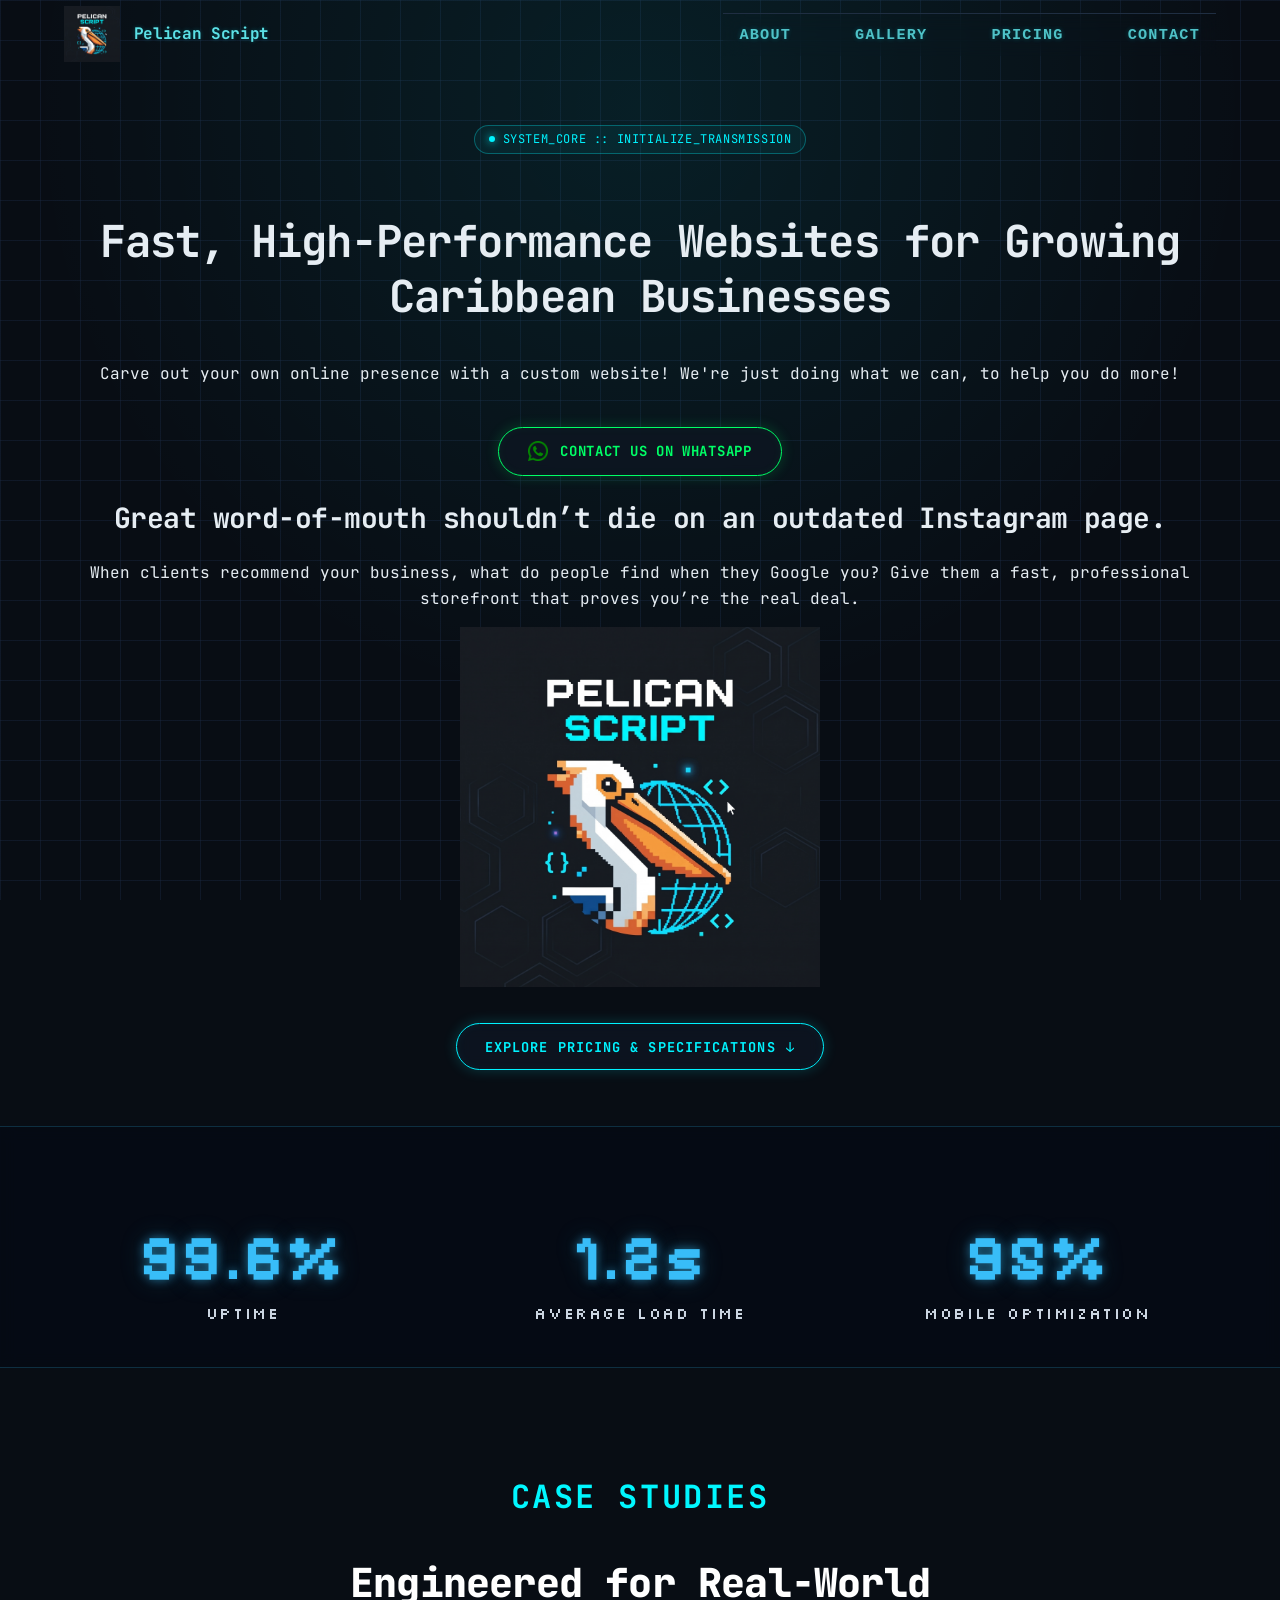
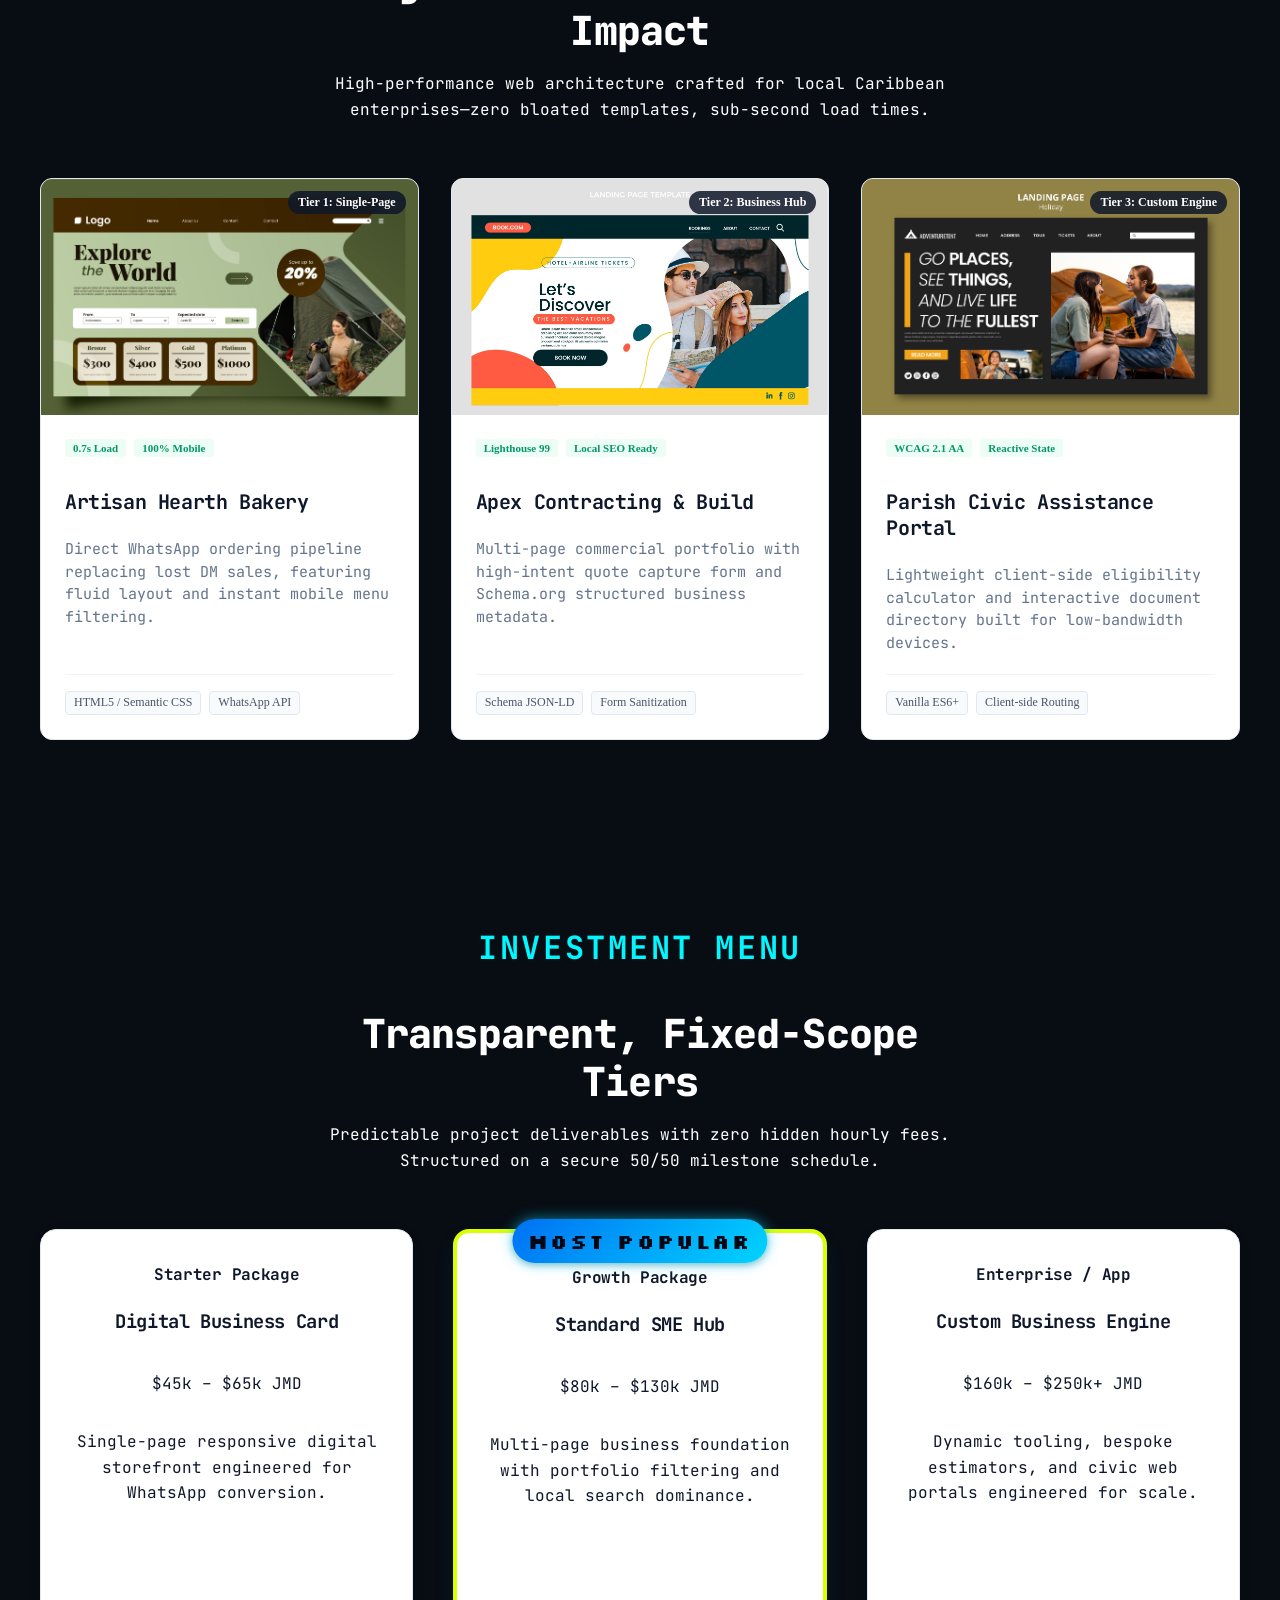
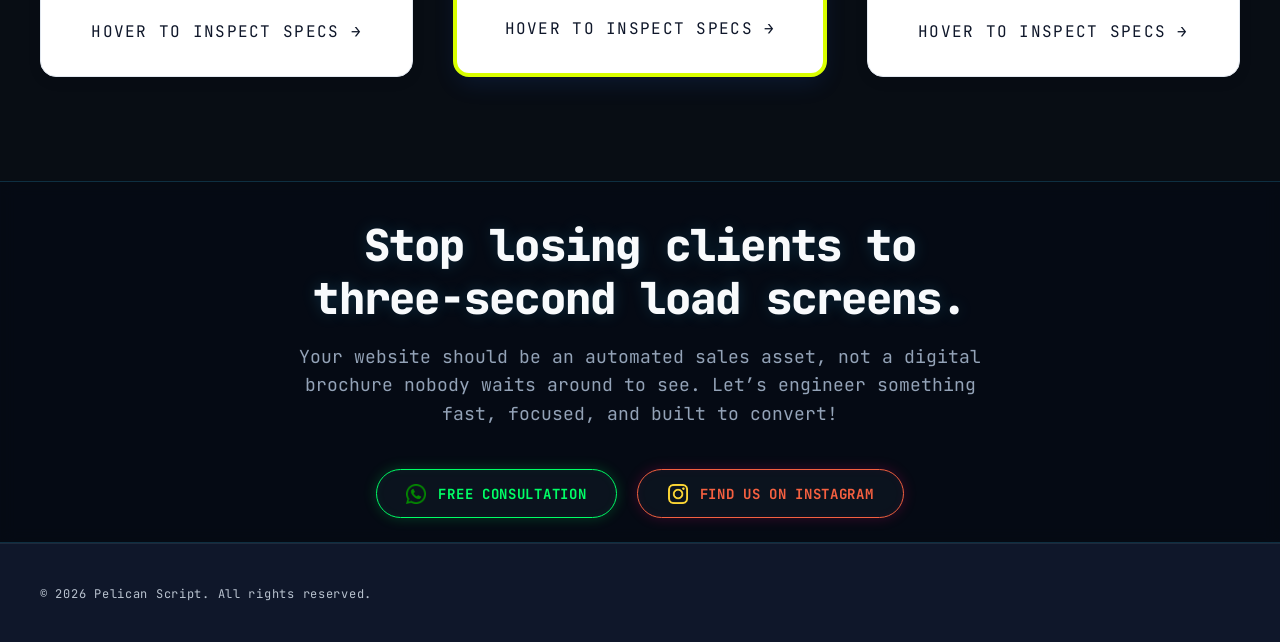
==== index.html @ 7febc174 "fix: resolve mobile edge cropping with responsive padding and overflow wrap" ====
<!DOCTYPE html>
<html lang="en">
    <head>
        <meta charset="UTF-8">
        <meta name="viewport" content="width=device-width, initial-scale=1.0">
        <title>Pelican Script | Fast, High-Performance Websites for Growing Caribbean Businesses</title>
        <meta name="description" content="Pelican Script is a web development company that specializes in creating fast, high-performance, mobile-first web storefronts and digital tools engineered for Caribbean SMEs. We offer a range of services including website design, development, and optimization to help your business succeed online.">
        
        <!--Brand icon-->
        <link rel="icon" type="image/png" href="icons/internet.png">

        <!-- Google Fonts Preconnect -->
        <link rel="preconnect" href="https://fonts.googleapis.com">
        <link rel="preconnect" href="https://fonts.gstatic.com" crossorigin>

        <!-- Google Fonts API v2 -->
        <link href="https://fonts.googleapis.com/css2?family=Press+Start+2P&family=Silkscreen:wght@400;700&display=swap" rel="stylesheet">
        <link href="https://fonts.googleapis.com/css2?family=JetBrains+Mono:wght@400;500;700&display=swap" rel="stylesheet">
        <link rel="preconnect" href="https://fonts.googleapis.com">
        <link rel="preconnect" href="https://fonts.gstatic.com" crossorigin>
        <link href="https://fonts.googleapis.com/css2?family=Pixelify+Sans:wght@500;700&family=Press+Start+2P&family=Silkscreen:wght@400;700&display=swap" rel="stylesheet">
        
        <!--Styling Architecture-->
        <link rel="stylesheet" href="css/main.css">
        <link rel="stylesheet" href="css/styles.css">
        <link rel="stylesheet" href="css/token.css">

        <style>
            /* Global Viewport Overflow Guard */
            html, body {
                max-width: 100%;
                overflow-x: clip;
            }

            /* Spacing adjustments for the hero area */
            .hero-section {
                padding-top: 2rem !important;
                padding-left: 1.25rem !important;
                padding-right: 1.25rem !important;
                box-sizing: border-box !important;
                width: 100% !important;
            }

            .hero-header {
                width: 100%;
                text-align: center;
                margin: 1.5rem auto 2.5rem auto;
                padding: 0;
                display: block;
            }

            .hero-badge {
                display: inline-flex !important;
                align-items: center;
                justify-content: center;
                gap: 0.5rem;
                padding: 0.35rem 0.85rem;
                border-radius: 9999px;
                border: 1px solid rgba(0, 243, 255, 0.3);
                background: rgba(0, 243, 255, 0.05);
                color: #00f3ff;
                font-family: 'JetBrains Mono', monospace;
                font-size: 0.75rem;
                margin: 0 auto 1.5rem auto;
                float: none !important;
                position: static !important;
                letter-spacing: 0.05em;
            }

            /* Ensure container has side breathing room & doesn't overflow */
            .hero-container {
                width: 100% !important;
                max-width: 1140px;
                margin-left: auto !important;
                margin-right: auto !important;
                padding-left: 0.5rem !important;
                padding-right: 0.5rem !important;
                box-sizing: border-box !important;
            }

            /* Fluid responsive typography to prevent side cropping */
            .hero-title {
                font-size: clamp(1.75rem, 5vw, 2.75rem) !important;
                line-height: 1.25 !important;
                overflow-wrap: break-word !important;
                word-break: break-word !important;
            }

            .hero-section h2 {
                font-size: clamp(1.15rem, 3.5vw, 1.75rem) !important;
                line-height: 1.35 !important;
                overflow-wrap: break-word !important;
                word-break: break-word !important;
            }

            .hero-subtitle,
            .hero-section p {
                font-size: clamp(0.85rem, 2.5vw, 1rem) !important;
                line-height: 1.6 !important;
                overflow-wrap: break-word !important;
                word-break: break-word !important;
            }

            /* Remove upper padding at the CTA section */
            #contact-cta.cta-section {
                padding-top: 0 !important;
                margin-top: 1.5rem;
            }

            @media (max-width: 640px) {
                .hero-section {
                    padding-top: 1rem !important;
                    padding-left: 1rem !important;
                    padding-right: 1rem !important;
                }
                .hero-container {
                    padding-left: 0 !important;
                    padding-right: 0 !important;
                }
                .hero-header {
                    margin-top: 0.75rem;
                    margin-bottom: 1.75rem;
                }
                .hero-badge {
                    font-size: 0.65rem;
                    padding: 0.25rem 0.65rem;
                    margin-bottom: 1rem;
                }
                #contact-cta.cta-section {
                    padding-top: 0 !important;
                    margin-top: 0.75rem;
                }
            }
        </style>
    </head>
    <body>

<site-header></site-header>

<!--Main Content-->
<main id="main-content">
    <section class="hero-section" id="about" aria-labelledby="hero-title">
        <div class="hero-container">

            <!-- Hero Section Mini-Header HUD Badge -->
            <header class="hero-header">
                <div style="text-align: center; width: 100%;">
                    <div class="hero-badge">
                        <span style="display: inline-block; width: 6px; height: 6px; background-color: #00f3ff; border-radius: 50%; box-shadow: 0 0 8px #00f3ff;"></span>
                        <span>SYSTEM_CORE :: INITIALIZE_TRANSMISSION</span>
                    </div>
                </div>
                <h1 class="hero-title" id="hero-title">Fast, High-Performance Websites for Growing Caribbean Businesses</h1>
                <p class="hero-subtitle">Carve out your own online presence with a custom website! We're just doing what we can, to help you do more!</p>
            </header>

            <!--First CTA-->
            <div class="hero-actions">
                <a href="https://wa.me/18764883919?text=Hi%20Pelican%20Script,%20I'm%20interested%20in%20a%20website%20for%20my%20business"
                    class="btn-whatsapp"
                    target="_blank"
                    rel="noopener noreferrer"
                    aria-label="Contact Pelican Script on WhatsApp">
                    <img src="icons/wa-white.png"
                        alt=""
                        aria-hidden="true"
                        class="whatsapp-icon"
                        width="24"
                        height="24">
                    <span class="btn-text">Contact Us on WhatsApp</span>
                </a>
            </div>
            <h2>Great word-of-mouth shouldn’t die on an outdated Instagram page.</h2>
            <p>When clients recommend your business, what do people find when they Google you? Give them a fast, professional storefront that proves you’re the real deal.</p>
            <figure class="hero-showcase">
                <img src="img/logo.png"
                    alt="Sample website"
                    class="hero-img"
                    width="360"
                    height="360"
                    loading="eager"
                    fetchpriority="high">
                <br>
            </figure>
            <div class="showcase-action-wrapper">
                <a href="#pricing" class="btn-cyan-pulse">
                    <span class="pulse-text">Explore Pricing &amp; Specifications</span>
                    <span class="pulse-arrow" aria-hidden="true">↓</span>
                </a>
            </div>
        </div>
    </section>

    <!--Social Proof-->
    <section class="metrics-section" id="metrics" aria-label="Key Performance Metrics">
        <div class="stats-container">
            <ul class="stats-list">
                <li class="stat-item">
                    <span class="stat-value" data-target="99.9">99.9%</span>
                    <span class="stat-label">Uptime</span>
                </li>
                <li class="stat-item">
                    <span class="stat-value" data-target="1.2">1.2s</span>
                    <span class="stat-label">Average Load Time</span>
                </li>
                <li class="stat-item">
                    <span class="stat-value" data-target="95">95%</span>
                    <span class="stat-label">Mobile Optimization</span>
                </li>
            </ul>
        </div>
    </section>

    <!-- ==============================================
     PORTFOLIO SHOWCASE SECTION
     ============================================== -->
    <section id="gallery" class="gallery-section" aria-labelledby="gallery-heading">
        <div class="container">
            <header class="section-header">
                <h2 class="section-tag">Case Studies</h2>
                <h2 id="gallery-heading" class="section-title">Engineered for Real-World Impact</h2>
                <p class="section-subtitle">High-performance web architecture crafted for local Caribbean enterprises—zero bloated templates, sub-second load times.</p>
            </header>
            <div class="gallery-grid">
            <!-- Showcase Item 1: Tier 1 -->
                <article class="gallery-card">
                    <div class="gallery-media-wrapper">
                        <img 
                            src="img/img1.jpg" 
                            alt="Mobile storefront interface for an artisan bakery" 
                            class="gallery-img"
                            loading="lazy"
                            width="600"
                            height="375">
                        <span class="gallery-badge">Tier 1: Single-Page</span>
                    </div>
                    <div class="gallery-body">
                        <div class="gallery-meta">
                            <span class="metric-pill">0.7s Load</span>
                            <span class="metric-pill">100% Mobile</span>
                        </div>
                        <h3 class="gallery-card-title">Artisan Hearth Bakery</h3>
                        <p class="gallery-desc">Direct WhatsApp ordering pipeline replacing lost DM sales, featuring fluid layout and instant mobile menu filtering.</p>
                        <div class="gallery-footer">
                            <span class="tech-tag">HTML5 / Semantic CSS</span>
                            <span class="tech-tag">WhatsApp API</span>
                        </div>
                    </div>
                </article>

                <!-- Showcase Item 2: Tier 2 -->
                <article class="gallery-card">
                    <div class="gallery-media-wrapper">
                        <img 
                            src="img/img2.jpg" 
                            alt="Multi-page contractor and commercial building portfolio" 
                            class="gallery-img"
                            loading="lazy"
                            width="600"
                            height="375">
                        <span class="gallery-badge">Tier 2: Business Hub</span>
                    </div>
                    <div class="gallery-body">
                        <div class="gallery-meta">
                            <span class="metric-pill">Lighthouse 99</span>
                            <span class="metric-pill">Local SEO Ready</span>
                        </div>
                        <h3 class="gallery-card-title">Apex Contracting & Build</h3>
                        <p class="gallery-desc">Multi-page commercial portfolio with high-intent quote capture form and Schema.org structured business metadata.</p>
                        <div class="gallery-footer">
                            <span class="tech-tag">Schema JSON-LD</span>
                            <span class="tech-tag">Form Sanitization</span>
                        </div>
                    </div>
                </article>

                <!-- Showcase Item 3: Tier 3 -->
                <article class="gallery-card">
                    <div class="gallery-media-wrapper">
                        <img 
                            src="img/img3.jpg" 
                            alt="Interactive civic program assistance directory" 
                            class="gallery-img"
                            loading="lazy"
                            width="600"
                            height="375">
                        <span class="gallery-badge">Tier 3: Custom Engine</span>
                    </div>
                    <div class="gallery-body">
                        <div class="gallery-meta">
                            <span class="metric-pill">WCAG 2.1 AA</span>
                            <span class="metric-pill">Reactive State</span>
                        </div>
                        <h3 class="gallery-card-title">Parish Civic Assistance Portal</h3>
                        <p class="gallery-desc">Lightweight client-side eligibility calculator and interactive document directory built for low-bandwidth devices.</p>
                        <div class="gallery-footer">
                            <span class="tech-tag">Vanilla ES6+</span>
                            <span class="tech-tag">Client-side Routing</span>
                        </div>
                    </div>
                </article>
            </div>
        </div>
    </section>

    <!-- ==============================================
     PRICING MATRIX SECTION
     ============================================== -->
    <section id="pricing" class="pricing-section" aria-labelledby="pricing-heading">
        <div class="container">
            <header class="section-header">
                <h2 class="section-tag">Investment Menu</h2>
                <h2 id="pricing-heading" class="section-title">Transparent, Fixed-Scope Tiers</h2>
                <p class="section-subtitle">Predictable project deliverables with zero hidden hourly fees. Structured on a secure 50/50 milestone schedule.</p>
            </header>

        <div class="pricing-matrix">
            <!-- Tier 1 Card -->
            <div class="flip-card">
                <div class="flip-card-inner">
                    <!-- Card Front -->
                    <div class="flip-card-front">
                        <span class="tier-label">Starter Package</span>
                        <h3 class="tier-name">Digital Business Card</h3>
                        <p class="tier-cost">$45k – $65k <span class="currency">JMD</span></p>
                        <p class="tier-summary">Single-page responsive digital storefront engineered for WhatsApp conversion.</p>
                        <div class="flip-hint">Hover to inspect specs &rarr;</div>
                    </div>
                    <!-- Card Back -->
                    <div class="flip-card-back">
                        <h4 class="back-title">Scope Highlights</h4>
                        <ul class="spec-list">
                            <li>1 Page Mobile-First Layout</li>
                            <li>Direct WhatsApp Click-to-Chat</li>
                            <li>Custom Domain & DNS Setup</li>
                            <li>3 to 5 Business Day Delivery</li>
                        </ul>
                        <a href="pricing.html#tier-landing" class="btn btn-primary btn-block">Inspect Package Breakdown</a>
                    </div>
                </div>
            </div>

            <!-- Tier 2 Card (Featured) -->
            <div class="flip-card featured">
                <div class="flip-card-inner">
                    <!-- Card Front -->
                    <div class="flip-card-front">
                        <div class="recommended-badge"><strong>Most Popular</strong></div>
                        <span class="tier-label">Growth Package</span>
                        <h3 class="tier-name">Standard SME Hub</h3>
                        <p class="tier-cost">$80k – $130k <span class="currency">JMD</span></p>
                        <p class="tier-summary">Multi-page business foundation with portfolio filtering and local search dominance.</p>
                        <div class="flip-hint">Hover to inspect specs &rarr;</div>
                    </div>
                <!-- Card Back -->
                <div class="flip-card-back">
                    <h4 class="back-title">Scope Highlights</h4>
                    <ul class="spec-list">
                        <li>3 to 5 Semantic Custom Pages</li>
                        <li>Interactive Portfolio Gallery</li>
                        <li>Local SEO & Schema.org JSON-LD</li>
                        <li>Lighthouse Performance Score &ge; 95</li>
                    </ul>
                    <a href="pricing.html#tier-multiview" class="btn btn-primary btn-block">Inspect Package Breakdown</a>
                </div>
                </div>
            </div>

            <!-- Tier 3 Card -->
            <div class="flip-card">
                <div class="flip-card-inner">
                <!-- Card Front -->
                    <div class="flip-card-front">
                        <span class="tier-label">Enterprise / App</span>
                        <h3 class="tier-name">Custom Business Engine</h3>
                        <p class="tier-cost">$160k – $250k+ <span class="currency">JMD</span></p>
                        <p class="tier-summary">Dynamic tooling, bespoke estimators, and civic web portals engineered for scale.</p>
                        <div class="flip-hint">Hover to inspect specs &rarr;</div>
                    </div>
                <!-- Card Back -->
                    <div class="flip-card-back">
                        <h4 class="back-title">Scope Highlights</h4>
                        <ul class="spec-list">
                            <li>Custom Estimators & Calculators</li>
                            <li>Third-Party API & Headless CMS</li>
                            <li>WCAG 2.1 AA Accessibility</li>
                            <li>Dedicated Architecture Document</li>
                        </ul>
                        <a href="pricing.html#tier-fullstack" class="btn btn-primary btn-block">Inspect Package Breakdown</a>
                    </div>
                </div>
            </div>
        </div>
        </div>
    </section>

    <!-- ==============================================
     CLOSING CONVERSION / VALUE HOOK SECTION
     ============================================== -->
    <section id="contact-cta" class="cta-section" aria-labelledby="cta-heading">
        <div class="container cta-container">
            <div class="cta-content">
                <h2 id="cta-heading" class="cta-title">Stop losing clients to three-second load screens.</h2>
                <p class="cta-lead">Your website should be an automated sales asset, not a digital brochure nobody waits around to see. Let’s engineer something fast, focused, and built to convert!</p>
                <div class="cta-action-row">
                    <!-- Direct WhatsApp Pre-Filled Lead Link -->
                    <a href="https://wa.me/18764883919?text=Hi%20Pelican%20Script,%20I'm%20interested%20in%20a%20website%20for%20my%20business"
                        class="btn-whatsapp"
                        target="_blank"
                        rel="noopener noreferrer"
                        aria-label="Contact Pelican Script on WhatsApp">
                        <img src="icons/wa-white.png"
                            alt=""
                            aria-hidden="true"
                            class="whatsapp-icon"
                            width="24"
                            height="24">
                        <span class="btn-text">Free Consultation</span>
                    </a>

                    <!-- Social Proof / Instagram Anchor -->
                    <a href="https://instagram.com/thepelicanscript"
                        class="btn-instagram"
                        target="_blank"
                        rel="noopener noreferrer"
                        aria-label="Find us on Instagram!">
                        <img src="icons/ig-white.png"
                            alt=""
                            aria-hidden="true"
                            class="instagram-icon"
                            width="24"
                            height="24">
                        <span class="btn-text">Find us on Instagram</span>
                    </a>
                </div>
            </div>
        </div>
    </section>
</main>

<site-footer></site-footer>

<script src="scripts/components.js" defer></script>
<script src="scripts/metrics.js" defer></script>
<script src="scripts/main.js" defer></script>
</body>
</html>
---- css/main.css ----
/* ==============================================
   NEON HUD SOCIAL & CONTACT ACTION BUTTONS
   ============================================== */

/* Base container for both buttons */
.btn-whatsapp,
.btn-instagram {
  display: inline-flex;
  align-items: center;
  justify-content: center;
  gap: 0.75rem;
  padding: 0.85rem 1.85rem;
  border-radius: 9999px;
  text-decoration: none;
  font-family: 'JetBrains Mono', ui-monospace, monospace;
  font-size: 0.875rem;
  font-weight: 700;
  letter-spacing: 0.05em;
  text-transform: uppercase;
  backdrop-filter: blur(10px);
  -webkit-backdrop-filter: blur(10px);
  background: rgba(14, 22, 34, 0.85); /* Deep dark surface */
  transition: all 0.25s cubic-bezier(0.4, 0, 0.2, 1);
  box-sizing: border-box;
}

/* Icons maintain clean proportion and crisp edge */
.whatsapp-icon,
.instagram-icon {
  width: 1.25rem;
  height: 1.25rem;
  object-fit: contain;
  transition: transform 0.25s ease, filter 0.25s ease;
}

/* --- WhatsApp: Terminal Neon Emerald --- */
.btn-whatsapp {
  border: 1.5px solid #00ff66;
  color: #00ff66 !important;
  box-shadow: 0 0 14px rgba(0, 255, 102, 0.2), inset 0 0 10px rgba(0, 255, 102, 0.05);
}

/* Recolor pure white icon to neon emerald (#00ff66) */
.btn-whatsapp .whatsapp-icon {
  filter: invert(72%) sepia(85%) saturate(1200%) hue-rotate(85deg) brightness(108%) contrast(105%);
}

.btn-whatsapp:hover {
  background: #00ff66;
  color: #080d14 !important; /* Inverts text to deep dark for punchy contrast */
  box-shadow: 
    0 0 20px rgba(0, 255, 102, 0.7),
    0 0 35px rgba(0, 255, 102, 0.35);
  transform: translateY(-2px);
}

.btn-whatsapp:hover .whatsapp-icon {
  filter: brightness(0); /* Flips icon to dark background tone on hover */
  transform: scale(1.1);
}

/* --- Instagram: Cyber Neon Magenta / Fuchsia --- */
.btn-instagram {
  border: 1.5px solid #F56040;
  color: #F56040 !important;
  box-shadow: 0 0 14px rgba(255, 0, 127, 0.2), inset 0 0 10px rgba(255, 0, 127, 0.05);
}

/* Recolor pure white icon to cyber neon magenta (#ff007f) */
.btn-instagram .instagram-icon {
  filter: invert(19%) sepia(94%) saturate(6284%) hue-rotate(324deg) brightness(101%) contrast(106%);
}

.btn-instagram:hover {
  background: #F56040;
  color: #ffffff !important;
  box-shadow: 
    0 0 20px rgba(245, 96, 64, 1),
    0 0 35px rgba(245, 96, 64, 0.35);
  transform: translateY(-2px);
}

.btn-instagram:hover .instagram-icon {
  filter: brightness(0) invert(1); /* Flips icon back to crisp white on solid magenta fill */
  transform: scale(1.1);
}

/* Mobile responsive full-width stretch */
@media (max-width: 480px) {
  .btn-whatsapp,
  .btn-instagram {
    width: 100%;
  }
}

/*Stats Styling*/
.metrics-section {
  padding: 2.5rem 1rem;
  background-color: #f8fafc
}

/*.stats-container {
  max-width: 600px;
  margin: 0 auto;
}

.stats-list {
  list-style: none;
  padding: 0;
  margin: 0;
  display: flex;
  flex-direction: column;
  gap: 1.25rem;
}

.stat-item {
  background-color: #ffffff;
  border: 1px solid #e2e8f0;
  border-radius: 12px;
  padding: 1.5rem;
  text-align: center;
  box-shadow: 0 2px 4px rgba(0, 0, 0, 0.04);
}

.stat-value {
  display: block;
  font-size: 2.25rem;
  font-weight: 700;
  color: #0e7490;
  line-height: 1.2;
  margin-bottom: 0.35rem;
  font-variant-numeric: tabular-nums;
}

.stat-label {
  display: block;
  font-size: 0.95rem;
  color: #475569;
  font-weight: 500;
}*/

/* ==============================================
   METRICS SECTION (TRANSLUCENT CYBER PLATE)
   ============================================== */
.metrics-section {
  width: 100%;
  background-color: rgba(5, 11, 20, 0.7); /* Translucent obsidian plate */
  backdrop-filter: blur(8px);             /* Lets background circuits softly blur */
  border-top: 1px solid rgba(56, 189, 248, 0.2);
  border-bottom: 1px solid rgba(56, 189, 248, 0.2);
  padding: 3rem 1.5rem;
  box-sizing: border-box;
}

.stats-container {
  max-width: 72rem;
  margin-inline: auto;
}

/* Reset <ul> defaults & distribute items across */
.stats-list {
  list-style: none;
  margin: 0;
  padding: 0;
  display: flex;
  flex-direction: row;
  justify-content: space-around;
  align-items: center;
  flex-wrap: wrap;
  gap: 2.5rem;
}

/* Individual Stat Column */
.stat-item {
  display: flex;
  flex-direction: column;
  align-items: center;
  text-align: center;
  gap: 0.5rem;
}

/* Pixelify Sans Numeric Value with Cyan Glow */
.stat-value {
  font-family: 'Pixelify Sans', sans-serif;
  font-size: clamp(2.5rem, 5vw, 4rem);
  font-weight: 700;
  color: #38bdf8; /* Electric cyan */
  line-height: 1;
  letter-spacing: 0.05em;
  text-shadow: 
    0 0 10px rgba(56, 189, 248, 0.5),
    0 0 24px rgba(56, 189, 248, 0.25);
}

/* Subtitle Label */
.stat-label {
  font-family: 'Silkscreen', monospace;
  font-size: 1rem;            /* Bumped up from 0.85rem */
  color: #cbd5e1;            /* Slightly brighter off-white for sharper contrast */
  letter-spacing: 0.1em;      /* Gives pixel/mono fonts clean breathing room */
  text-transform: uppercase;
  margin-top: 0.25rem;
}

/*Tablet/Desktop expanmsion*/
@media (min-width: 640px) {
  .stats-list {
    flex-direction: row;
    justify-content: space-between;
  }

  .stat-item {
    flex: 1;
    padding: 1.25rem 1rem;
  }
}
---- css/styles.css ----
/* ==============================================
   HIGH-VISIBILITY 45° PCB TRACE PATTERN
   ============================================== */
body {
  background-color: #080d14;
  background-image: 
    radial-gradient(circle at 50% 12%, rgba(0, 243, 255, 0.08) 0%, transparent 60%),
    linear-gradient(to right, rgba(30, 48, 77, 0.35) 1px, transparent 1px),
    linear-gradient(to bottom, rgba(30, 48, 77, 0.35) 1px, transparent 1px);
  background-size: 100% 100%, 40px 40px, 40px 40px;
  background-repeat: no-repeat, repeat, repeat;
  background-attachment: fixed;
  color: #e6edf3;
  margin: 0;
  padding: 0;
}
/* Unified Cyber-Terminal Typography */
h1, h2, h3, .brand-name, .section-tag, .tier-label {
  font-family: 'JetBrains Mono', ui-monospace, SFMono-Regular, Menlo, Monaco, Consolas, monospace;
  letter-spacing: -0.02em;
  font-weight: 700;
  -webkit-font-smoothing: antialiased;
  -moz-osx-font-smoothing: grayscale;
}

html {
  scroll-behavior: smooth;
}

/* Give section tags that clean terminal HUD look */
.section-tag {
  font-size: 0.85rem;
  letter-spacing: 0.1em;
  text-transform: uppercase;
  color: #00f3ff;
  font-weight: 600;
}

p {
  font-family: 'JetBrains Mono', monospace;
  font-size: 1rem;
  line-height: 1.6;
}
/* ==============================================
   HEADER & NAVIGATION
   ============================================== */
/*.site-header {
  position: sticky;
  top: 0;
  z-index: 1000;
  background-color: var(--clr-surface, #ffffff);
  border-bottom: 1px solid var(--clr-border, #e2e8f0);
}*/

/* --- Global Site Header Bar --- */
/* --- Brand Title (Pelican Script) --- */
site-header a,
site-header .brand-title,
site-header span {
  color: #5ce1e6 !important; /* Faint neon cyan baseline */
  text-shadow: 0 0 4px rgba(0, 243, 255, 0.25);
  transition: all 0.25s ease-in-out;
}

site-header a:hover,
site-header .brand-title:hover {
  color: #00f3ff !important; /* Vivid neon cyan */
  text-shadow: 0 0 10px rgba(0, 243, 255, 0.75), 0 0 20px rgba(0, 243, 255, 0.4);
}

/* --- Header Navigation Links --- */
site-header nav a {
  color: #5ce1e6 !important; /* Readable faint neon cyan */
  text-decoration: none;
  font-family: ui-monospace, SFMono-Regular, Menlo, Monaco, Consolas, monospace;
  font-size: 0.9rem;
  letter-spacing: 0.08em;
  padding: 0.5rem 0.85rem;
  display: inline-block;
  opacity: 0.85; /* Soft faint appearance */
  text-shadow: 0 0 5px rgba(0, 243, 255, 0.3);
  transition: all 0.25s ease-in-out;
}

/* Hover: Bright Neon Glow */
site-header nav a:hover,
site-header nav a.active {
  opacity: 1;
  color: #ffffff !important; /* Shifts to brilliant white-cyan core */
  text-shadow: 
    0 0 8px #00f3ff,
    0 0 16px #00f3ff,
    0 0 24px rgba(0, 243, 255, 0.6);
  transform: translateY(-1px);
}
/* --- Adjust container padding so a taller logo fits comfortably --- */
.header-container {
  display: flex;
  align-items: center;
  justify-content: space-between;
  padding: 0.4rem 1.5rem; /* Reduced top/bottom padding to give the logo room */
  max-width: 72rem;
  margin-inline: auto;
  position: relative;
}

/* --- Scale up the logo --- */
.brand-logo {
  width: auto;             /* Lets the width calculate naturally */
  height: 3.5rem;          /* Scales from 36px up to 56px */
  max-height: 60px;
  object-fit: contain;
  display: block;
}

/* --- Keep the brand text vertically centered with the larger icon --- */
.brand-link {
  display: flex;
  align-items: center;
  gap: 0.85rem;
  text-decoration: none;
  line-height: 1;          /* Prevents unwanted text descent spacing */
}

/* --- Mobile Hamburger Button --- */
.nav-toggle {
  display: flex;
  flex-direction: column;
  justify-content: space-around;
  width: 2rem;
  height: 2rem;
  background: transparent;
  border: none;
  cursor: pointer;
  padding: 0.25rem;
  z-index: 1001;
}

.hamburger-bar {
  width: 100%;
  height: 2px;
  background-color: var(--clr-heading, #0f172a);
  border-radius: 2px;
  transition: transform 0.25s ease, opacity 0.25s ease;
}

/* ==============================================
   MOBILE NAVIGATION & HAMBURGER (CYBER HUD THEME)
   ============================================== */

/* --- Mobile Hamburger Button --- */
.nav-toggle {
  display: flex;
  flex-direction: column;
  justify-content: space-around;
  width: 2.25rem;
  height: 2.25rem;
  background: transparent;
  border: none;
  cursor: pointer;
  padding: 0.25rem;
  z-index: 1001;
}

/* Neon Cyan Hamburger Lines */
.hamburger-bar {
  width: 100%;
  height: 2px;
  background-color: #00f3ff;
  border-radius: 2px;
  box-shadow: 0 0 8px rgba(0, 243, 255, 0.7);
  transition: transform 0.25s ease, opacity 0.25s ease, background-color 0.25s ease;
}

/* --- Mobile Navigation Drawer (Closed) --- */
.primary-navigation {
  position: absolute;
  top: 100%;
  left: 0;
  width: 100%;
  background-color: rgba(14, 22, 34, 0.98); /* Deep cyber surface #0e1622 with subtle translucency */
  backdrop-filter: blur(12px);
  -webkit-backdrop-filter: blur(12px);
  border-bottom: 1px solid #1f2e42;
  border-top: 1px solid #1f2e42;
  padding: 1.5rem 1rem;
  box-shadow: 0 16px 30px rgba(0, 0, 0, 0.7);
  font-family: ui-monospace, SFMono-Regular, Menlo, Monaco, Consolas, monospace;

  /* Hidden state */
  display: none;
  box-sizing: border-box;
}

/* --- Drawer Opened State (Matches components.js .nav-open) --- */
.primary-navigation.nav-open {
  display: block;
}

.primary-navigation ul {
  list-style: none;
  padding: 0;
  margin: 0;
  display: flex;
  flex-direction: column;
  gap: 0.5rem;
  text-align: center;
}

.primary-navigation a {
  text-decoration: none;
  color: #5ce1e6 !important;
  font-weight: 600;
  font-size: 1rem;
  letter-spacing: 0.08em;
  text-transform: uppercase;
  padding: 0.75rem 1rem;
  border-radius: 0.375rem;
  display: block;
  transition: all 0.2s ease;
}

.primary-navigation a:hover {
  color: #ffffff !important;
  background-color: rgba(0, 243, 255, 0.08);
  text-shadow: 0 0 10px #00f3ff, 0 0 20px rgba(0, 243, 255, 0.4);
}

/* --- Hamburger 'X' Morph Animation when Opened --- */
.nav-toggle[aria-expanded="true"] .hamburger-bar:nth-child(1) {
  transform: translateY(8px) rotate(45deg);
}

.nav-toggle[aria-expanded="true"] .hamburger-bar:nth-child(2) {
  opacity: 0;
}

.nav-toggle[aria-expanded="true"] .hamburger-bar:nth-child(3) {
  transform: translateY(-8px) rotate(-45deg);
}
/* ==============================================
   DESKTOP VIEWPORT (min-width: 768px)
   ============================================== */
@media (min-width: 768px) {
  /* Hide the hamburger button on desktop */
  .nav-toggle {
    display: none;
  }

  /* Reset navigation drawer back into the header flow */
  .primary-navigation {
    position: static;
    display: block;
    width: auto;
    padding: 0;
    background: transparent;
    border-bottom: none;
    box-shadow: none;
    margin-left: auto; /* Pushes the navigation links to the far right */
  }

  /* If you prefer links centered instead of to the right, swap margin-left: auto with:
     margin-inline: auto;
  */

  .primary-navigation ul {
    flex-direction: row;
    gap: 2rem;
    text-align: left;
  }

  .primary-navigation a {
    font-size: 0.95rem;
  }
}

/* ==============================================
   SECTION HEADERS & CONTAINERS
   ============================================== */
.container {
  width: min(100% - 2.5rem, 75rem);
  margin-inline: auto;
}

.gallery-section,
.pricing-section {
  padding-block: 5rem;
}

/* Ensure sticky header doesn't cut off the pricing section on jump */
#pricing,
.pricing-section {
  scroll-margin-top: 5rem; /* ~80px clearance below your header */
}

.hero-section {
  display: flex;
  flex-direction: column;
  justify-content: center;
  align-items: center;
  text-align: center;
}

.section-header {
  text-align: center;
  max-width: 42rem;
  margin-inline: auto;
  margin-bottom: 3.5rem;
}

.section-tag {
  display: inline-block;
  font-size: 2rem;
  font-weight: 700;
  text-transform: uppercase;
  letter-spacing: 0.08em;
  color: var(--clr-accent, #00f7ff);
  margin-bottom: 0.5rem;
}

.section-title {
  font-size: clamp(1.75rem, 3.5vw, 2.5rem);
  font-weight: 800;
  color: var(--clr-heading, #fff);
  line-height: 1.2;
  margin-bottom: 0.75rem;
}

.section-subtitle {
  font-size: 1rem;
  color: var(--clr-body-muted, #fff);
  line-height: 1.6;
}


/* ==============================================
   GALLERY SHOWCASE GRID
   ============================================== */
.gallery-grid {
  display: grid;
  grid-template-columns: repeat(auto-fit, minmax(19rem, 1fr));
  gap: 2rem;
}

.gallery-card {
  background: var(--clr-surface, #ffffff);
  border: 1px solid var(--clr-border, #e2e8f0);
  border-radius: 0.75rem;
  overflow: hidden;
  display: flex;
  flex-direction: column;
  transition: transform 0.25s ease, box-shadow 0.25s ease;
}

.gallery-card:hover {
  transform: translateY(-4px);
  box-shadow: 0 12px 24px -10px rgba(0, 0, 0, 0.08);
}

.gallery-media-wrapper {
  position: relative;
  aspect-ratio: 16 / 10;
  background: #f1f5f9;
  overflow: hidden;
}

.gallery-img {
  width: 100%;
  height: 100%;
  object-fit: cover;
  transition: transform 0.3s ease;
}

.gallery-card:hover .gallery-img {
  transform: scale(1.03);
}

.gallery-badge {
  position: absolute;
  top: 0.75rem;
  right: 0.75rem;
  background: rgba(15, 23, 42, 0.85);
  backdrop-filter: blur(4px);
  color: #ffffff;
  font-size: 0.75rem;
  font-weight: 600;
  padding: 0.25rem 0.625rem;
  border-radius: 9999px;
}

.gallery-body {
  padding: 1.5rem;
  display: flex;
  flex-direction: column;
  flex-grow: 1;
}

.gallery-meta {
  display: flex;
  gap: 0.5rem;
  margin-bottom: 0.75rem;
}

.metric-pill {
  font-size: 0.6875rem;
  font-weight: 700;
  color: #059669;
  background: #ecfdf5;
  padding: 0.2rem 0.5rem;
  border-radius: 4px;
}

.gallery-card-title {
  font-size: 1.25rem;
  font-weight: 700;
  color: var(--clr-heading, #0f172a);
  margin-bottom: 0.5rem;
}

.gallery-desc {
  font-size: 0.9375rem;
  color: var(--clr-body-muted, #64748b);
  line-height: 1.5;
  margin-bottom: 1.25rem;
  flex-grow: 1;
}

.gallery-footer {
  display: flex;
  flex-wrap: wrap;
  gap: 0.5rem;
  padding-top: 1rem;
  border-top: 1px solid var(--clr-border, #f1f5f9);
}

.tech-tag {
  font-size: 0.75rem;
  color: #475569;
  background: #f8fafc;
  padding: 0.2rem 0.5rem;
  border-radius: 4px;
  border: 1px solid #e2e8f0;
}

/* ==============================================
   PRICING 3D HOVER & FLIP CARDS
   ============================================== */
.pricing-matrix {
  display: grid;
  /* Auto-fit columns with 20rem minimum; clean row and column separation */
  grid-template-columns: repeat(auto-fit, minmax(min(100%, 20rem), 1fr));
  gap: 2.5rem;
  align-items: stretch;
  margin-top: 2rem;
}

/* 1. Parent card container MUST have a fixed height so the absolute faces don't collapse */
.flip-card {
  perspective: 1200px;
  height: 28rem; /* Concrete height anchors the grid row so cards cannot overlap */
  background: transparent;
}

/* 2. Inner wrapper handles both the slight lift and 3D rotation */
.flip-card-inner {
  width: 100%;
  height: 100%;
  transform-style: preserve-3d;
  transition: transform 0.7s cubic-bezier(0.4, 0, 0.2, 1), box-shadow 0.3s ease;
  border-radius: 1rem;
}

/* 3. Hover state: elevates slightly first, then executes the smooth Y-flip */
.flip-card:hover .flip-card-inner {
  transform: translateY(-6px) rotateY(180deg);
}

/* 4. Front & Back faces locked strictly to parent boundaries */
.flip-card-front,
.flip-card-back {
  position: absolute;
  inset: 0;
  width: 100%;
  height: 100%;
  -webkit-backface-visibility: hidden;
  backface-visibility: hidden;
  border-radius: 1rem;
  padding: 2rem 1.5rem; /* Balanced horizontal padding gives the button breathing room */
  display: flex;
  flex-direction: column;
  align-items: stretch; /* Forces full-width child elements to center and span symmetrically */
  overflow: visible;
  box-sizing: border-box;
  font-family: 'JetBrains Mono', monospace;
  font-size: 1rem;
  line-height: 1.6;
}
/* Front Face Styling */
.flip-card-front {
  background: var(--clr-surface, #ffffff);
  border: 1px solid var(--clr-border, #e2e8f0);
  box-shadow: 0 4px 16px rgba(0, 0, 0, 0.05);
  transform: rotateY(0deg);
  color: #0f172a;
  text-align: center;
  position: relative;
}

.flip-card.featured .flip-card-front, .flip-card.featured .flip-card-back {
  border: 4px solid var(--clr-accent, #d9ff00);
  box-shadow: 0 10px 25px -5px rgba(37, 99, 235, 0.15);
}

.recommended-badge {
  position: absolute;
  top: -14px;
  left: 50%;
  transform: translateX(-50%);
  background: linear-gradient(135deg, #0070f3, #00d4ff);
  color: #030712;
  font-family: 'Silkscreen', monospace;
  font-size: 1.25rem;
  letter-spacing: 0.08em;
  text-transform: uppercase;
  padding: 0.35rem 1rem;
  border-radius: 999px;
  box-shadow: 0 0 14px rgba(0, 212, 255, 0.6), 0 2px 6px rgba(0, 0, 0, 0.25);
  white-space: nowrap;
  z-index: 5;
}

.recommended-badge strong {
  font-weight: 700;
}

.flip-hint {
  font-size: 0.75rem;
  color: #0f172a;
  margin-top: auto; /* Pushes the hint to the bottom of the card */
  text-align: center;
  text-transform: uppercase;
  letter-spacing: 0.08em;
  font-size: 1rem;
}

/* Back Face Styling */
.flip-card-back {
  background: #0f172a;
  color: #f8fafc;
  border: 1px solid #1e293b;
  transform: rotateY(180deg);
  box-shadow: 0 12px 28px -6px rgba(0, 0, 0, 0.25);
}

.back-title {
  font-size: 1.125rem;
  font-weight: 700;
  margin-bottom: 1rem;
  color: #ffffff;
  border-bottom: 1px solid #334155;
  padding-bottom: 0.5rem;
}

.spec-list {
  list-style: none;
  padding: 0;
  margin: 0 0 1.5rem 0;
  flex-grow: 1;
}

.spec-list li {
  position: relative;
  padding-left: 1.25rem;
  margin-bottom: 0.625rem;
  font-size: 0.875rem;
  color: #cbd5e1;
}

.spec-list li::before {
  content: "✔";
  position: absolute;
  left: 0;
  color: #38bdf8;
  font-size: 0.75rem;
}

.btn-block {
  display: block;
  box-sizing: border-box;
  text-align: center;
  text-decoration: none;
  padding: 0.75rem 1rem;
  border-radius: 0.5rem;
  font-weight: 600;
  font-size: 0.875rem;
  background: var(--clr-accent, #3b82f6);
  color: #ffffff;
  transition: background 0.2s ease;
  margin-top: auto; /* keeps it pinned neatly to the bottom of the card */
}

.btn-block:hover {
  background: #2563eb;
}
/* ==============================================
   CLOSING CTA SECTION
   ============================================== */
/*.cta-section {
  padding-block: 1rem 6rem;
  background-color: var(--clr-surface, #ffffff);
  border-top: 1px solid var(--clr-border, #e2e8f0);
}*/

.cta-section, .metrics-section {
  background-color: rgba(5, 11, 20, 0.7); /* Deep dark blue-black with 70% opacity */
  backdrop-filter: blur(8px);             /* Blurs the circuits slightly underneath */
  border-top: 1px solid rgba(56, 189, 248, 0.2);
  border-bottom: 1px solid rgba(56, 189, 248, 0.2);
  padding-block: 5rem 1.5rem;
}

.cta-section h2 {
  color: #f8fafc;
}

.cta-section p {
  color: #94a3b8;
}*/

/* Replace .cta-section with your actual class name */
.cta-section {
  background: transparent; /* Lets the body circuit background show right through */
  padding: 5rem 1.5rem;
}

.cta-section h2 {
  color: #f8fafc; /* Crisp white for the pixel heading */
  text-shadow: 0 0 16px rgba(56, 189, 248, 0.2); /* Optional subtle cyan glow */
}

.cta-section p {
  color: #94a3b8; /* Muted tech grey/cyan for high-legibility body text */
}

.cta-container {
  display: flex;
  justify-content: center;
}

.cta-content {
  text-align: center;
  max-width: 44rem;
  margin-inline: auto;
}

.cta-title {
  font-size: clamp(1.85rem, 4vw, 2.75rem);
  font-weight: 800;
  color: var(--clr-heading, #0f172a);
  line-height: 1.2;
  margin-bottom: 1rem;
}

.cta-lead {
  font-size: 1.125rem;
  color: var(--clr-body-muted, #64748b);
  line-height: 1.6;
  margin-bottom: 2.5rem;
}

/* Button Row - Side-by-side on desktop, stacked on mobile */
.cta-action-row {
  display: flex;
  flex-wrap: wrap;
  justify-content: center;
  align-items: center;
  gap: 1.25rem;
}

.cta-btn {
  display: inline-flex;
  align-items: center;
  justify-content: center;
  gap: 0.625rem;
  padding: 0.875rem 2rem;
  font-size: 1rem;
  font-weight: 700;
  text-decoration: none;
  border-radius: 0.5rem;
  box-sizing: border-box;
  transition: transform 0.2s ease, box-shadow 0.2s ease, background-color 0.2s ease;
}

.cta-btn:hover {
  transform: translateY(-2px);
}

/* Secondary Button Styling */
.btn-secondary {
  background: #f1f5f9;
  color: #0f172a;
  border: 1px solid #cbd5e1;
}

.btn-secondary:hover {
  background: #e2e8f0;
  box-shadow: 0 4px 12px rgba(0, 0, 0, 0.05);
}

/* ==============================================
   SITE FOOTER
   ============================================== */
.site-footer {
  background: #0f172a;
  color: #94a3b8;
  padding-block: 2rem;
  border-top: 1px solid #1e293b;
  font-size: 0.875rem;
}

.footer-container {
  display: flex;
  flex-direction: column;
  align-items: center;
  justify-content: space-between;
  gap: 1rem;
  text-align: center;
}

@media (min-width: 640px) {
  .footer-container {
    flex-direction: row;
    text-align: left;
  }
}

/* Mobile Stretch for CTA Buttons */
@media (max-width: 480px) {
  .cta-action-row {
    flex-direction: column;
    width: 100%;
  }

  .cta-btn {
    width: 100%;
  }
}
/* Mobile/Reduced Motion Support */
@media (prefers-reduced-motion: reduce) {
  .flip-card-inner {
    transition: transform 0.01ms;
  }
}

/* ==============================================
   SHOWCASE CTA - CYBER GLOW PULSE BUTTON
   ============================================== */

/* Wrapper gives it proper breathing room between card and metrics */
.showcase-action-wrapper {
  margin-top: 2rem;
  margin-bottom: 3.5rem;
  display: flex;
  justify-content: center;
  align-items: center;
  width: 100%;
}

.btn-cyan-pulse {
  display: inline-flex;
  align-items: center;
  gap: 0.65rem;
  padding: 0.85rem 1.75rem;
  background: rgba(14, 22, 34, 0.85); /* Dark terminal surface */
  border: 1.5px solid #00f3ff;
  border-radius: 9999px;
  color: #00f3ff !important;
  text-decoration: none;
  font-family: 'JetBrains Mono', ui-monospace, monospace;
  font-size: 0.85rem;
  font-weight: 700;
  letter-spacing: 0.08em;
  text-transform: uppercase;
  backdrop-filter: blur(8px);
  -webkit-backdrop-filter: blur(8px);
  box-shadow: 0 0 14px rgba(0, 243, 255, 0.2), inset 0 0 10px rgba(0, 243, 255, 0.05);
  transition: all 0.3s cubic-bezier(0.4, 0, 0.2, 1);
  cursor: pointer;
  position: relative;
}

/* Arrow micro-interaction */
.btn-cyan-pulse .pulse-arrow {
  display: inline-block;
  transition: transform 0.25s ease;
}

/* --- Hover Glow Pulse --- */
.btn-cyan-pulse:hover {
  background: #00f3ff;
  color: #080d14 !important; /* Inverts text to deep dark for high contrast */
  box-shadow: 
    0 0 20px rgba(0, 243, 255, 0.65),
    0 0 40px rgba(0, 243, 255, 0.35);
  transform: translateY(-2px);
}

.btn-cyan-pulse:hover .pulse-arrow {
  transform: translateX(4px);
}

/* Active click state */
.btn-cyan-pulse:active {
  transform: translateY(0);
  box-shadow: 0 0 12px rgba(0, 243, 255, 0.5);
}
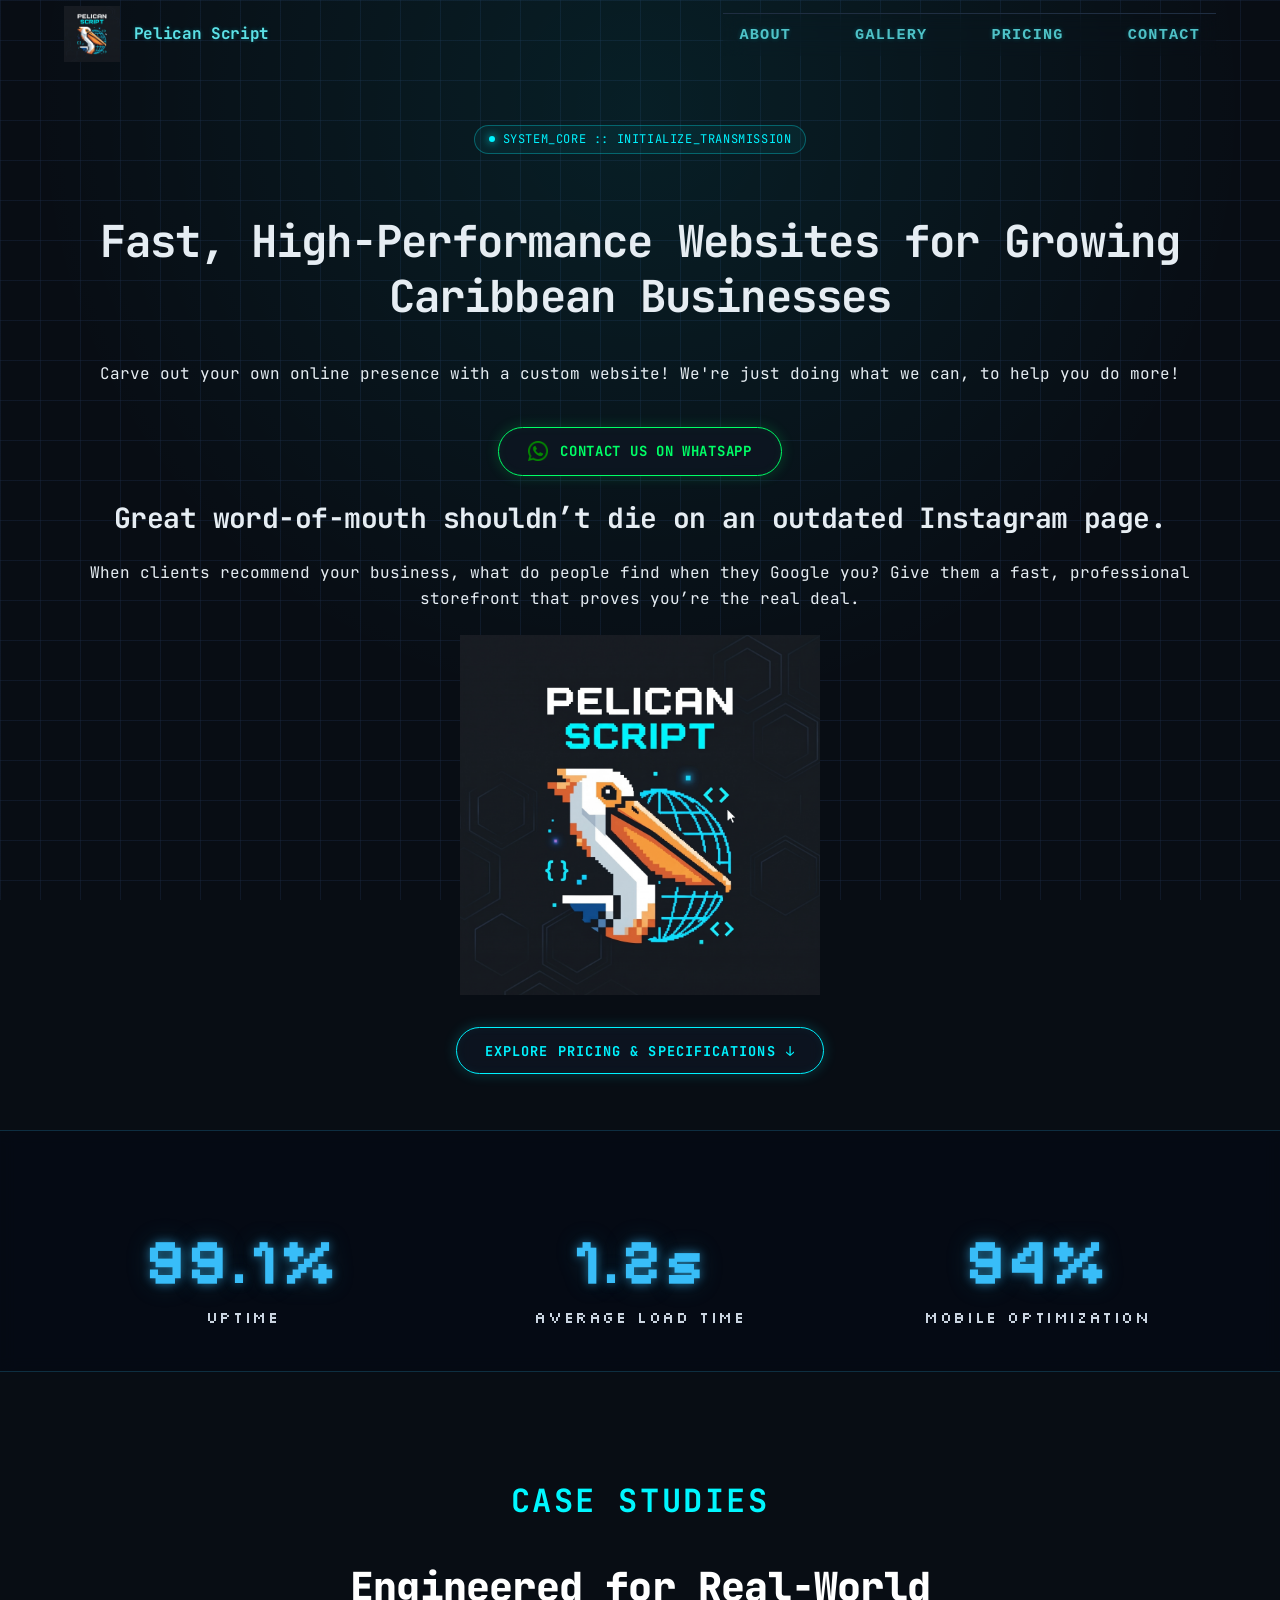
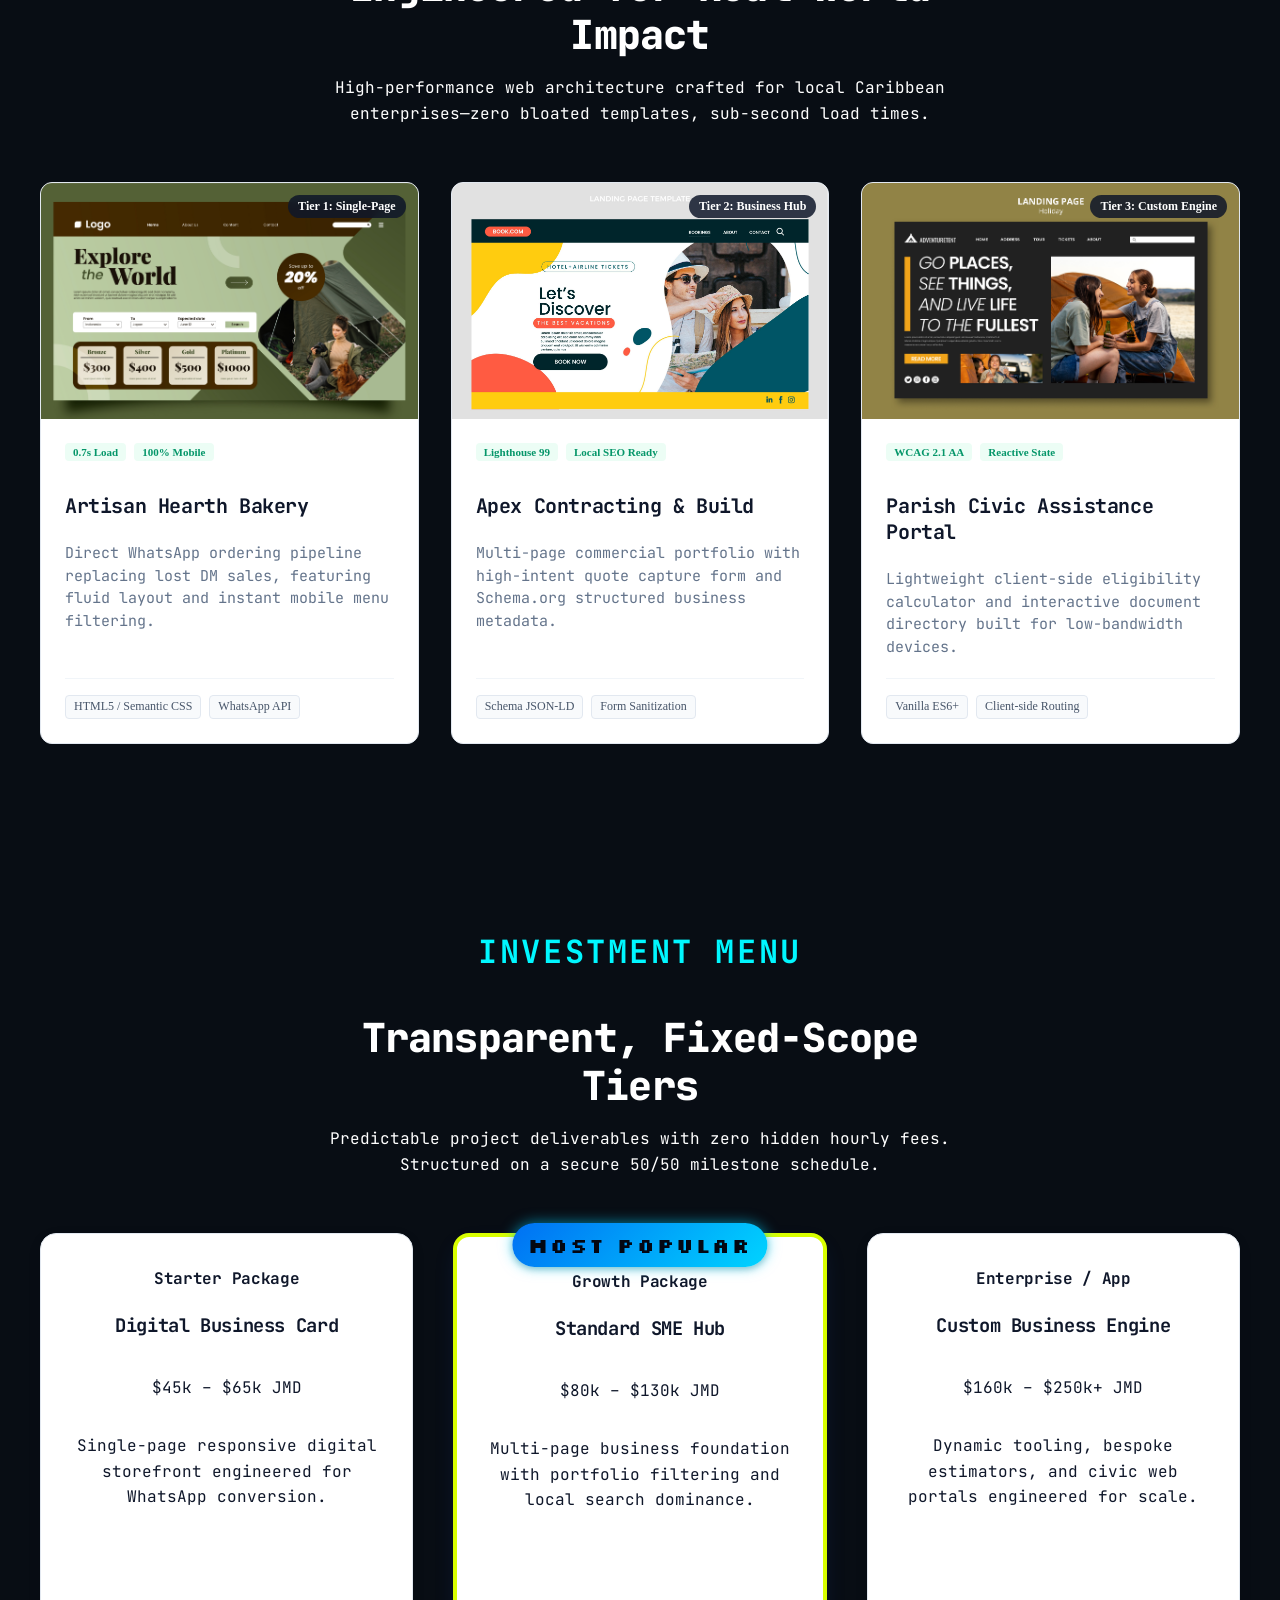
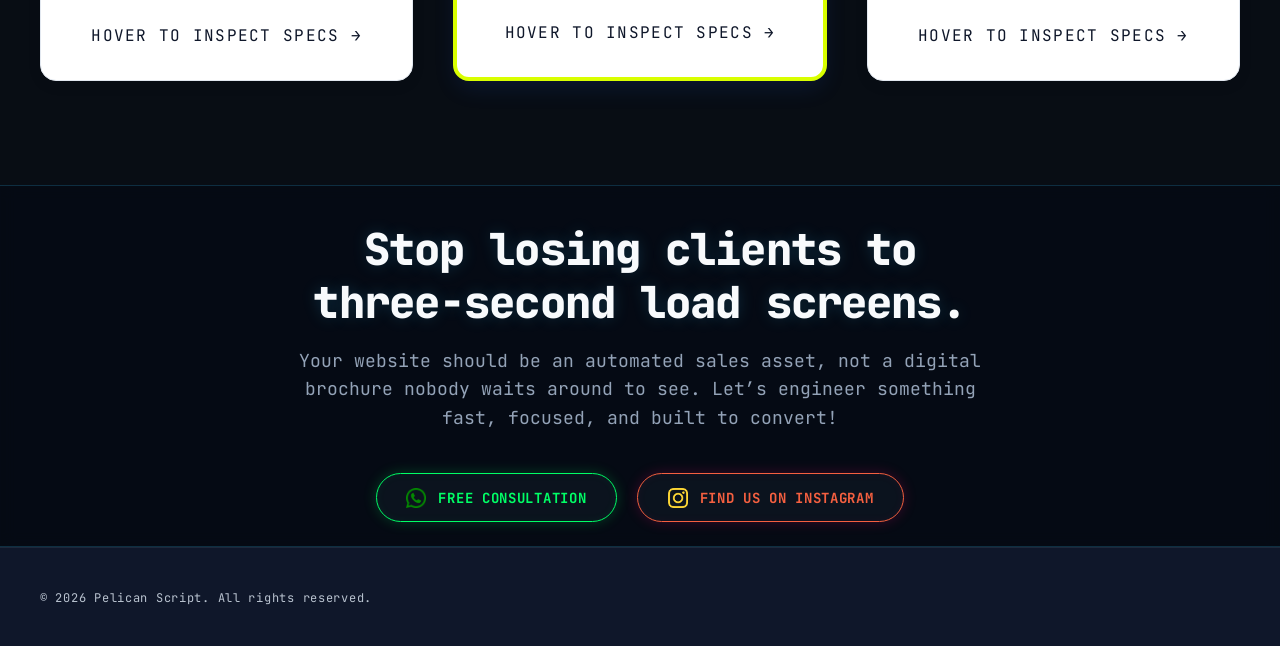
==== commit 837d2802: "style: center showcase figure and apply optical left nudge on mobile" ====
--- a/index.html
+++ b/index.html
@@ -101,6 +101,23 @@
                 word-break: break-word !important;
             }
 
+            /* Center & balance the showcase figure */
+            .hero-showcase {
+                margin: 1.5rem auto !important;
+                padding: 0 !important;
+                display: flex !important;
+                justify-content: center !important;
+                align-items: center !important;
+                width: 100% !important;
+            }
+
+            .hero-img {
+                display: block !important;
+                margin: 0 auto !important;
+                max-width: 100% !important;
+                height: auto !important;
+            }
+
             /* Remove upper padding at the CTA section */
             #contact-cta.cta-section {
                 padding-top: 0 !important;
@@ -125,6 +142,11 @@
                     font-size: 0.65rem;
                     padding: 0.25rem 0.65rem;
                     margin-bottom: 1rem;
+                }
+                /* Mobile optical left nudge to counteract the beak/globe lean */
+                .hero-img {
+                    max-width: min(320px, 86vw) !important;
+                    transform: translateX(-8px) !important;
                 }
                 #contact-cta.cta-section {
                     padding-top: 0 !important;
@@ -180,7 +202,6 @@
                     height="360"
                     loading="eager"
                     fetchpriority="high">
-                <br>
             </figure>
             <div class="showcase-action-wrapper">
                 <a href="#pricing" class="btn-cyan-pulse">
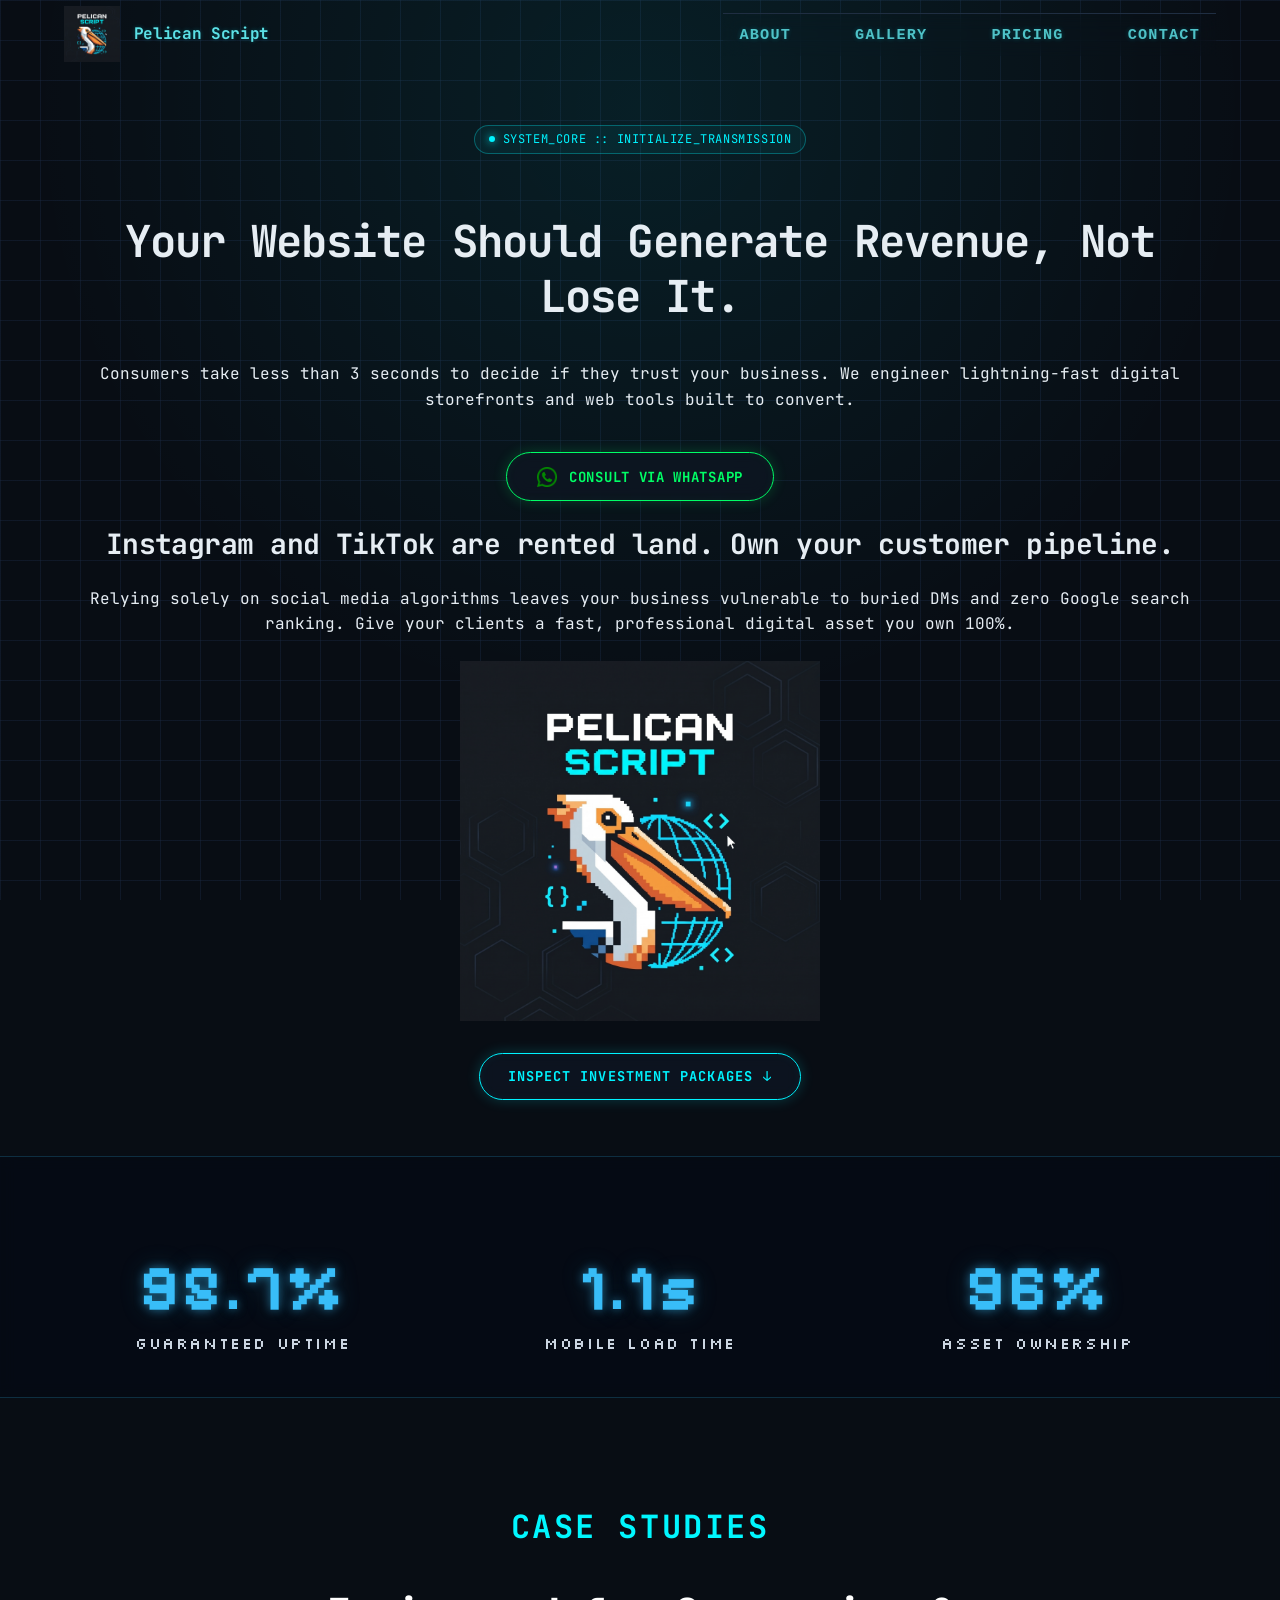
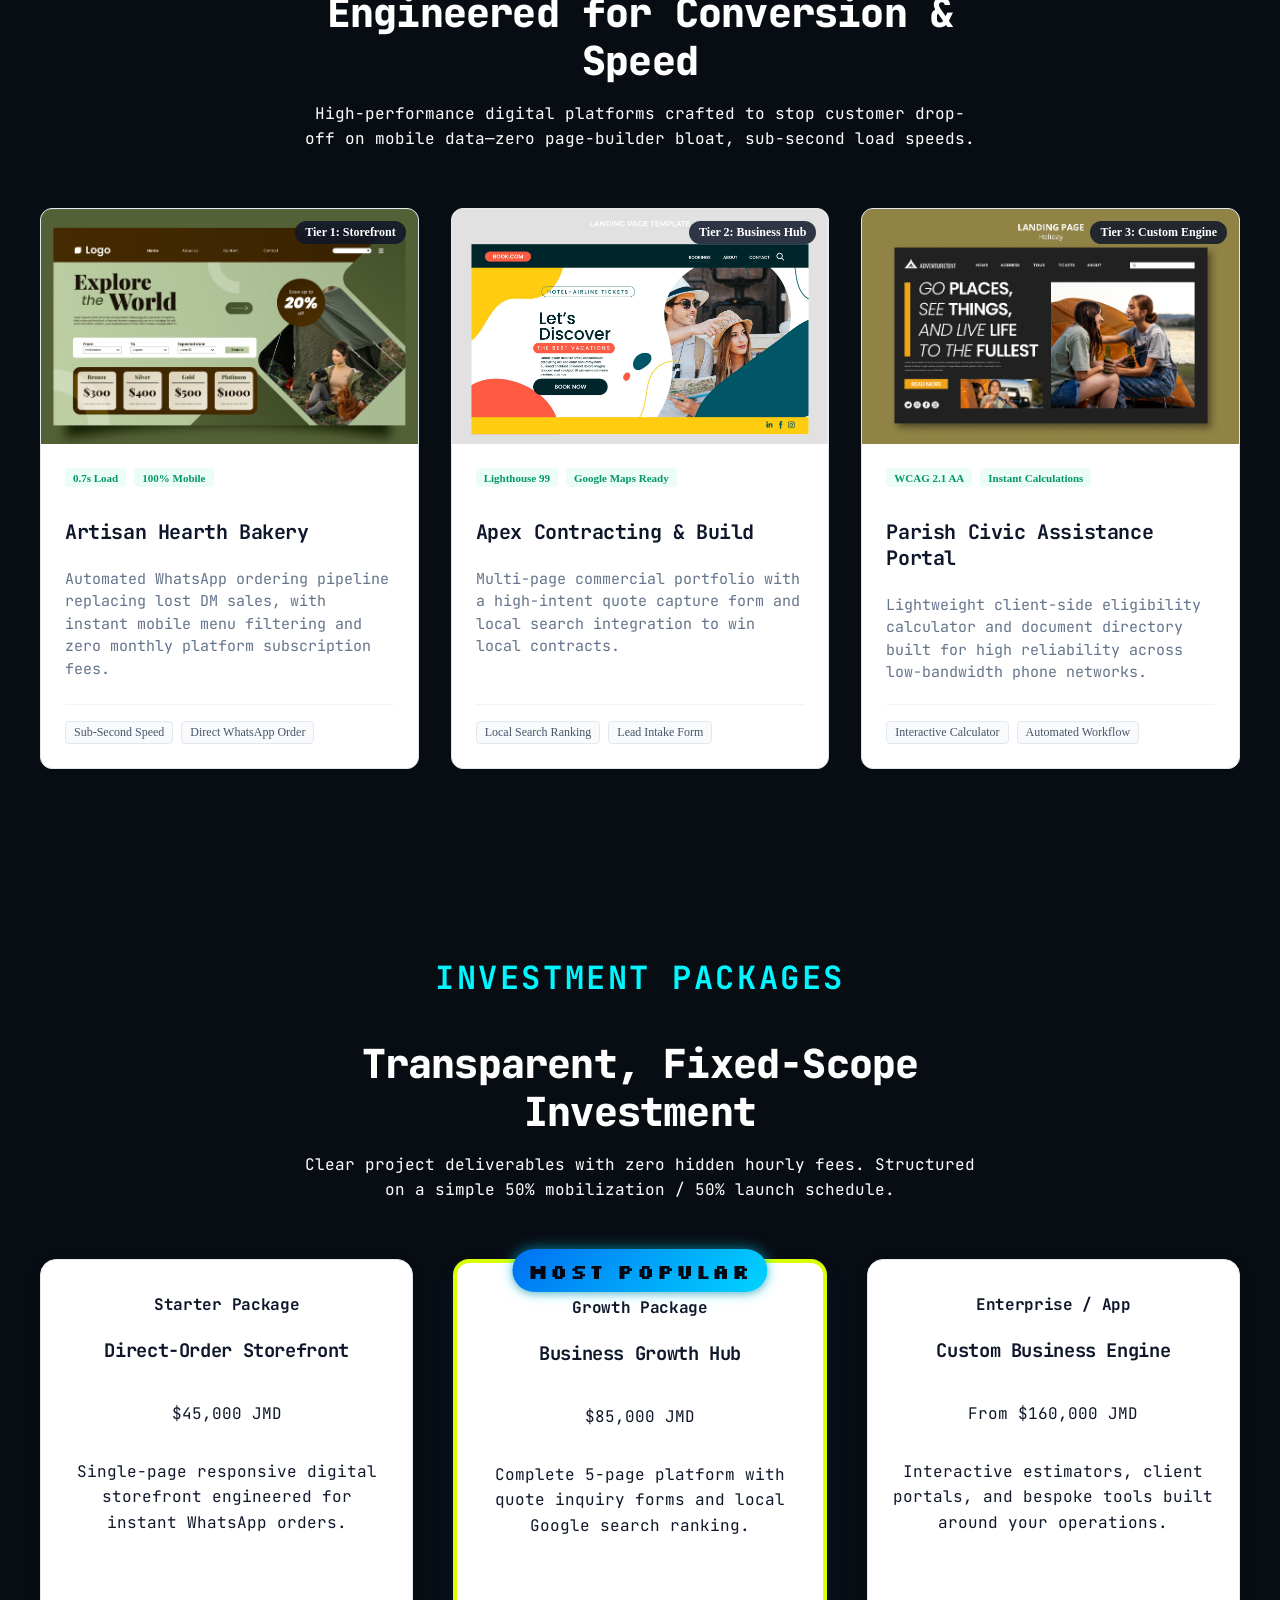
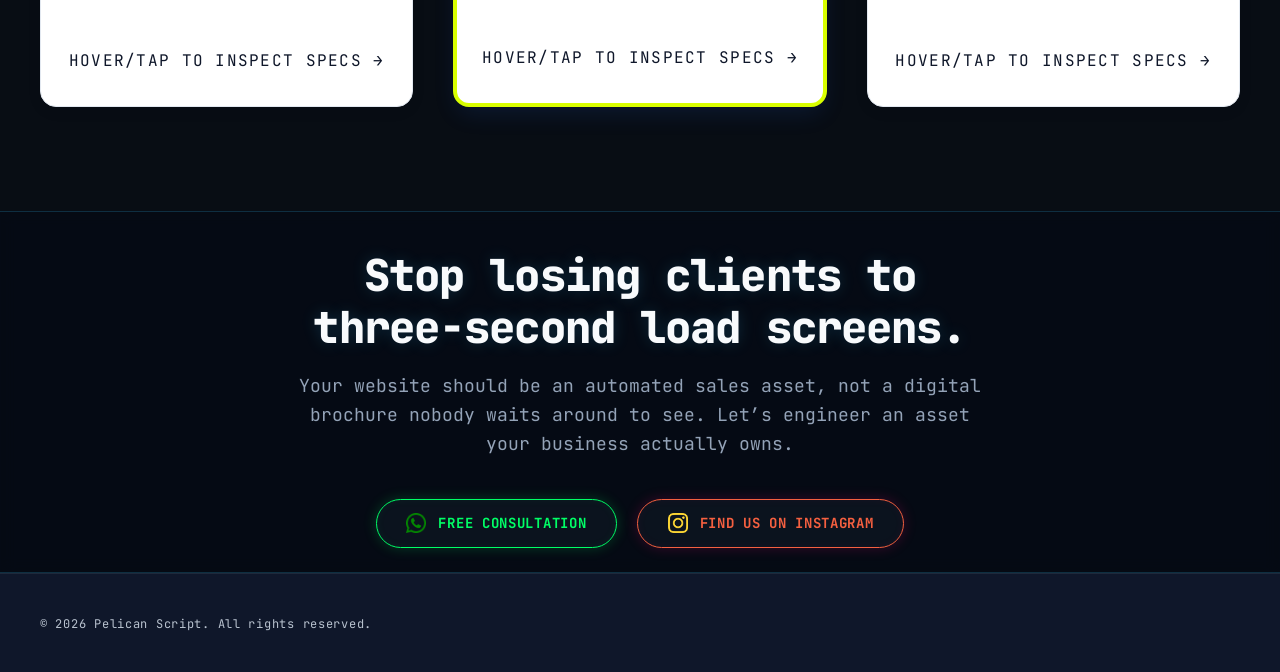
==== commit 58d63e89: "feat: align platform messaging with strategic value positioning and solitude & care showcase" ====
--- a/index.html
+++ b/index.html
@@ -172,13 +172,13 @@
                         <span>SYSTEM_CORE :: INITIALIZE_TRANSMISSION</span>
                     </div>
                 </div>
-                <h1 class="hero-title" id="hero-title">Fast, High-Performance Websites for Growing Caribbean Businesses</h1>
-                <p class="hero-subtitle">Carve out your own online presence with a custom website! We're just doing what we can, to help you do more!</p>
+                <h1 class="hero-title" id="hero-title">Your Website Should Generate Revenue, Not Lose It.</h1>
+                <p class="hero-subtitle">Consumers take less than 3 seconds to decide if they trust your business. We engineer lightning-fast digital storefronts and web tools built to convert.</p>
             </header>
 
             <!--First CTA-->
             <div class="hero-actions">
-                <a href="https://wa.me/18764883919?text=Hi%20Pelican%20Script,%20I'm%20interested%20in%20a%20website%20for%20my%20business"
+                <a href="https://wa.me/18764883919?text=Hi%20Pelican%20Script,%20I'm%20interested%20in%20upgrading%20my%20website%20for%20my%20business"
                     class="btn-whatsapp"
                     target="_blank"
                     rel="noopener noreferrer"
@@ -189,14 +189,14 @@
                         class="whatsapp-icon"
                         width="24"
                         height="24">
-                    <span class="btn-text">Contact Us on WhatsApp</span>
+                    <span class="btn-text">Consult via WhatsApp</span>
                 </a>
             </div>
-            <h2>Great word-of-mouth shouldn’t die on an outdated Instagram page.</h2>
-            <p>When clients recommend your business, what do people find when they Google you? Give them a fast, professional storefront that proves you’re the real deal.</p>
+            <h2>Instagram and TikTok are rented land. Own your customer pipeline.</h2>
+            <p>Relying solely on social media algorithms leaves your business vulnerable to buried DMs and zero Google search ranking. Give your clients a fast, professional digital asset you own 100%.</p>
             <figure class="hero-showcase">
                 <img src="img/logo.png"
-                    alt="Sample website"
+                    alt="Pelican Script Logo"
                     class="hero-img"
                     width="360"
                     height="360"
@@ -205,7 +205,7 @@
             </figure>
             <div class="showcase-action-wrapper">
                 <a href="#pricing" class="btn-cyan-pulse">
-                    <span class="pulse-text">Explore Pricing &amp; Specifications</span>
+                    <span class="pulse-text">Inspect Investment Packages</span>
                     <span class="pulse-arrow" aria-hidden="true">↓</span>
                 </a>
             </div>
@@ -218,15 +218,15 @@
             <ul class="stats-list">
                 <li class="stat-item">
                     <span class="stat-value" data-target="99.9">99.9%</span>
-                    <span class="stat-label">Uptime</span>
+                    <span class="stat-label">Guaranteed Uptime</span>
                 </li>
                 <li class="stat-item">
                     <span class="stat-value" data-target="1.2">1.2s</span>
-                    <span class="stat-label">Average Load Time</span>
+                    <span class="stat-label">Mobile Load Time</span>
                 </li>
                 <li class="stat-item">
-                    <span class="stat-value" data-target="95">95%</span>
-                    <span class="stat-label">Mobile Optimization</span>
+                    <span class="stat-value" data-target="100">100%</span>
+                    <span class="stat-label">Asset Ownership</span>
                 </li>
             </ul>
         </div>
@@ -239,8 +239,8 @@
         <div class="container">
             <header class="section-header">
                 <h2 class="section-tag">Case Studies</h2>
-                <h2 id="gallery-heading" class="section-title">Engineered for Real-World Impact</h2>
-                <p class="section-subtitle">High-performance web architecture crafted for local Caribbean enterprises—zero bloated templates, sub-second load times.</p>
+                <h2 id="gallery-heading" class="section-title">Engineered for Conversion &amp; Speed</h2>
+                <p class="section-subtitle">High-performance digital platforms crafted to stop customer drop-off on mobile data—zero page-builder bloat, sub-second load speeds.</p>
             </header>
             <div class="gallery-grid">
             <!-- Showcase Item 1: Tier 1 -->
@@ -253,7 +253,7 @@
                             loading="lazy"
                             width="600"
                             height="375">
-                        <span class="gallery-badge">Tier 1: Single-Page</span>
+                        <span class="gallery-badge">Tier 1: Storefront</span>
                     </div>
                     <div class="gallery-body">
                         <div class="gallery-meta">
@@ -261,10 +261,10 @@
                             <span class="metric-pill">100% Mobile</span>
                         </div>
                         <h3 class="gallery-card-title">Artisan Hearth Bakery</h3>
-                        <p class="gallery-desc">Direct WhatsApp ordering pipeline replacing lost DM sales, featuring fluid layout and instant mobile menu filtering.</p>
+                        <p class="gallery-desc">Automated WhatsApp ordering pipeline replacing lost DM sales, with instant mobile menu filtering and zero monthly platform subscription fees.</p>
                         <div class="gallery-footer">
-                            <span class="tech-tag">HTML5 / Semantic CSS</span>
-                            <span class="tech-tag">WhatsApp API</span>
+                            <span class="tech-tag">Sub-Second Speed</span>
+                            <span class="tech-tag">Direct WhatsApp Order</span>
                         </div>
                     </div>
                 </article>
@@ -284,13 +284,13 @@
                     <div class="gallery-body">
                         <div class="gallery-meta">
                             <span class="metric-pill">Lighthouse 99</span>
-                            <span class="metric-pill">Local SEO Ready</span>
-                        </div>
-                        <h3 class="gallery-card-title">Apex Contracting & Build</h3>
-                        <p class="gallery-desc">Multi-page commercial portfolio with high-intent quote capture form and Schema.org structured business metadata.</p>
+                            <span class="metric-pill">Google Maps Ready</span>
+                        </div>
+                        <h3 class="gallery-card-title">Apex Contracting &amp; Build</h3>
+                        <p class="gallery-desc">Multi-page commercial portfolio with a high-intent quote capture form and local search integration to win local contracts.</p>
                         <div class="gallery-footer">
-                            <span class="tech-tag">Schema JSON-LD</span>
-                            <span class="tech-tag">Form Sanitization</span>
+                            <span class="tech-tag">Local Search Ranking</span>
+                            <span class="tech-tag">Lead Intake Form</span>
                         </div>
                     </div>
                 </article>
@@ -310,13 +310,13 @@
                     <div class="gallery-body">
                         <div class="gallery-meta">
                             <span class="metric-pill">WCAG 2.1 AA</span>
-                            <span class="metric-pill">Reactive State</span>
+                            <span class="metric-pill">Instant Calculations</span>
                         </div>
                         <h3 class="gallery-card-title">Parish Civic Assistance Portal</h3>
-                        <p class="gallery-desc">Lightweight client-side eligibility calculator and interactive document directory built for low-bandwidth devices.</p>
+                        <p class="gallery-desc">Lightweight client-side eligibility calculator and document directory built for high reliability across low-bandwidth phone networks.</p>
                         <div class="gallery-footer">
-                            <span class="tech-tag">Vanilla ES6+</span>
-                            <span class="tech-tag">Client-side Routing</span>
+                            <span class="tech-tag">Interactive Calculator</span>
+                            <span class="tech-tag">Automated Workflow</span>
                         </div>
                     </div>
                 </article>
@@ -330,9 +330,9 @@
     <section id="pricing" class="pricing-section" aria-labelledby="pricing-heading">
         <div class="container">
             <header class="section-header">
-                <h2 class="section-tag">Investment Menu</h2>
-                <h2 id="pricing-heading" class="section-title">Transparent, Fixed-Scope Tiers</h2>
-                <p class="section-subtitle">Predictable project deliverables with zero hidden hourly fees. Structured on a secure 50/50 milestone schedule.</p>
+                <h2 class="section-tag">Investment Packages</h2>
+                <h2 id="pricing-heading" class="section-title">Transparent, Fixed-Scope Investment</h2>
+                <p class="section-subtitle">Clear project deliverables with zero hidden hourly fees. Structured on a simple 50% mobilization / 50% launch schedule.</p>
             </header>
 
         <div class="pricing-matrix">
@@ -342,21 +342,21 @@
                     <!-- Card Front -->
                     <div class="flip-card-front">
                         <span class="tier-label">Starter Package</span>
-                        <h3 class="tier-name">Digital Business Card</h3>
-                        <p class="tier-cost">$45k – $65k <span class="currency">JMD</span></p>
-                        <p class="tier-summary">Single-page responsive digital storefront engineered for WhatsApp conversion.</p>
-                        <div class="flip-hint">Hover to inspect specs &rarr;</div>
+                        <h3 class="tier-name">Direct-Order Storefront</h3>
+                        <p class="tier-cost">$45,000 <span class="currency">JMD</span></p>
+                        <p class="tier-summary">Single-page responsive digital storefront engineered for instant WhatsApp orders.</p>
+                        <div class="flip-hint">Hover/Tap to inspect specs &rarr;</div>
                     </div>
                     <!-- Card Back -->
                     <div class="flip-card-back">
                         <h4 class="back-title">Scope Highlights</h4>
                         <ul class="spec-list">
-                            <li>1 Page Mobile-First Layout</li>
-                            <li>Direct WhatsApp Click-to-Chat</li>
-                            <li>Custom Domain & DNS Setup</li>
-                            <li>3 to 5 Business Day Delivery</li>
+                            <li>1-Page Mobile-First Storefront</li>
+                            <li>1-Click Direct WhatsApp Ordering</li>
+                            <li>Custom Domain (.com) &amp; Security Setup</li>
+                            <li>5 to 7 Business Day Delivery</li>
                         </ul>
-                        <a href="pricing.html#tier-landing" class="btn btn-primary btn-block">Inspect Package Breakdown</a>
+                        <a href="pricing.html#tier-landing" class="btn btn-primary btn-block">Inspect Package Details</a>
                     </div>
                 </div>
             </div>
@@ -368,21 +368,21 @@
                     <div class="flip-card-front">
                         <div class="recommended-badge"><strong>Most Popular</strong></div>
                         <span class="tier-label">Growth Package</span>
-                        <h3 class="tier-name">Standard SME Hub</h3>
-                        <p class="tier-cost">$80k – $130k <span class="currency">JMD</span></p>
-                        <p class="tier-summary">Multi-page business foundation with portfolio filtering and local search dominance.</p>
-                        <div class="flip-hint">Hover to inspect specs &rarr;</div>
+                        <h3 class="tier-name">Business Growth Hub</h3>
+                        <p class="tier-cost">$85,000 <span class="currency">JMD</span></p>
+                        <p class="tier-summary">Complete 5-page platform with quote inquiry forms and local Google search ranking.</p>
+                        <div class="flip-hint">Hover/Tap to inspect specs &rarr;</div>
                     </div>
                 <!-- Card Back -->
                 <div class="flip-card-back">
                     <h4 class="back-title">Scope Highlights</h4>
                     <ul class="spec-list">
-                        <li>3 to 5 Semantic Custom Pages</li>
-                        <li>Interactive Portfolio Gallery</li>
-                        <li>Local SEO & Schema.org JSON-LD</li>
-                        <li>Lighthouse Performance Score &ge; 95</li>
+                        <li>Up to 5 Dedicated Custom Pages</li>
+                        <li>Automated Quote &amp; Intake Form</li>
+                        <li>Local Google Search &amp; Maps Domination</li>
+                        <li>100% Asset Ownership (Zero Monthly Dues)</li>
                     </ul>
-                    <a href="pricing.html#tier-multiview" class="btn btn-primary btn-block">Inspect Package Breakdown</a>
+                    <a href="pricing.html#tier-multiview" class="btn btn-primary btn-block">Inspect Package Details</a>
                 </div>
                 </div>
             </div>
@@ -394,20 +394,20 @@
                     <div class="flip-card-front">
                         <span class="tier-label">Enterprise / App</span>
                         <h3 class="tier-name">Custom Business Engine</h3>
-                        <p class="tier-cost">$160k – $250k+ <span class="currency">JMD</span></p>
-                        <p class="tier-summary">Dynamic tooling, bespoke estimators, and civic web portals engineered for scale.</p>
-                        <div class="flip-hint">Hover to inspect specs &rarr;</div>
+                        <p class="tier-cost">From $160,000 <span class="currency">JMD</span></p>
+                        <p class="tier-summary">Interactive estimators, client portals, and bespoke tools built around your operations.</p>
+                        <div class="flip-hint">Hover/Tap to inspect specs &rarr;</div>
                     </div>
                 <!-- Card Back -->
                     <div class="flip-card-back">
                         <h4 class="back-title">Scope Highlights</h4>
                         <ul class="spec-list">
-                            <li>Custom Estimators & Calculators</li>
-                            <li>Third-Party API & Headless CMS</li>
-                            <li>WCAG 2.1 AA Accessibility</li>
-                            <li>Dedicated Architecture Document</li>
+                            <li>Custom Interactive Job Estimators</li>
+                            <li>Simple Staff Dashboard for Updates</li>
+                            <li>Online Payment &amp; Client Portals</li>
+                            <li>Dedicated Technical Documentation</li>
                         </ul>
-                        <a href="pricing.html#tier-fullstack" class="btn btn-primary btn-block">Inspect Package Breakdown</a>
+                        <a href="pricing.html#tier-fullstack" class="btn btn-primary btn-block">Inspect Package Details</a>
                     </div>
                 </div>
             </div>
@@ -422,7 +422,7 @@
         <div class="container cta-container">
             <div class="cta-content">
                 <h2 id="cta-heading" class="cta-title">Stop losing clients to three-second load screens.</h2>
-                <p class="cta-lead">Your website should be an automated sales asset, not a digital brochure nobody waits around to see. Let’s engineer something fast, focused, and built to convert!</p>
+                <p class="cta-lead">Your website should be an automated sales asset, not a digital brochure nobody waits around to see. Let’s engineer an asset your business actually owns.</p>
                 <div class="cta-action-row">
                     <!-- Direct WhatsApp Pre-Filled Lead Link -->
                     <a href="https://wa.me/18764883919?text=Hi%20Pelican%20Script,%20I'm%20interested%20in%20a%20website%20for%20my%20business"
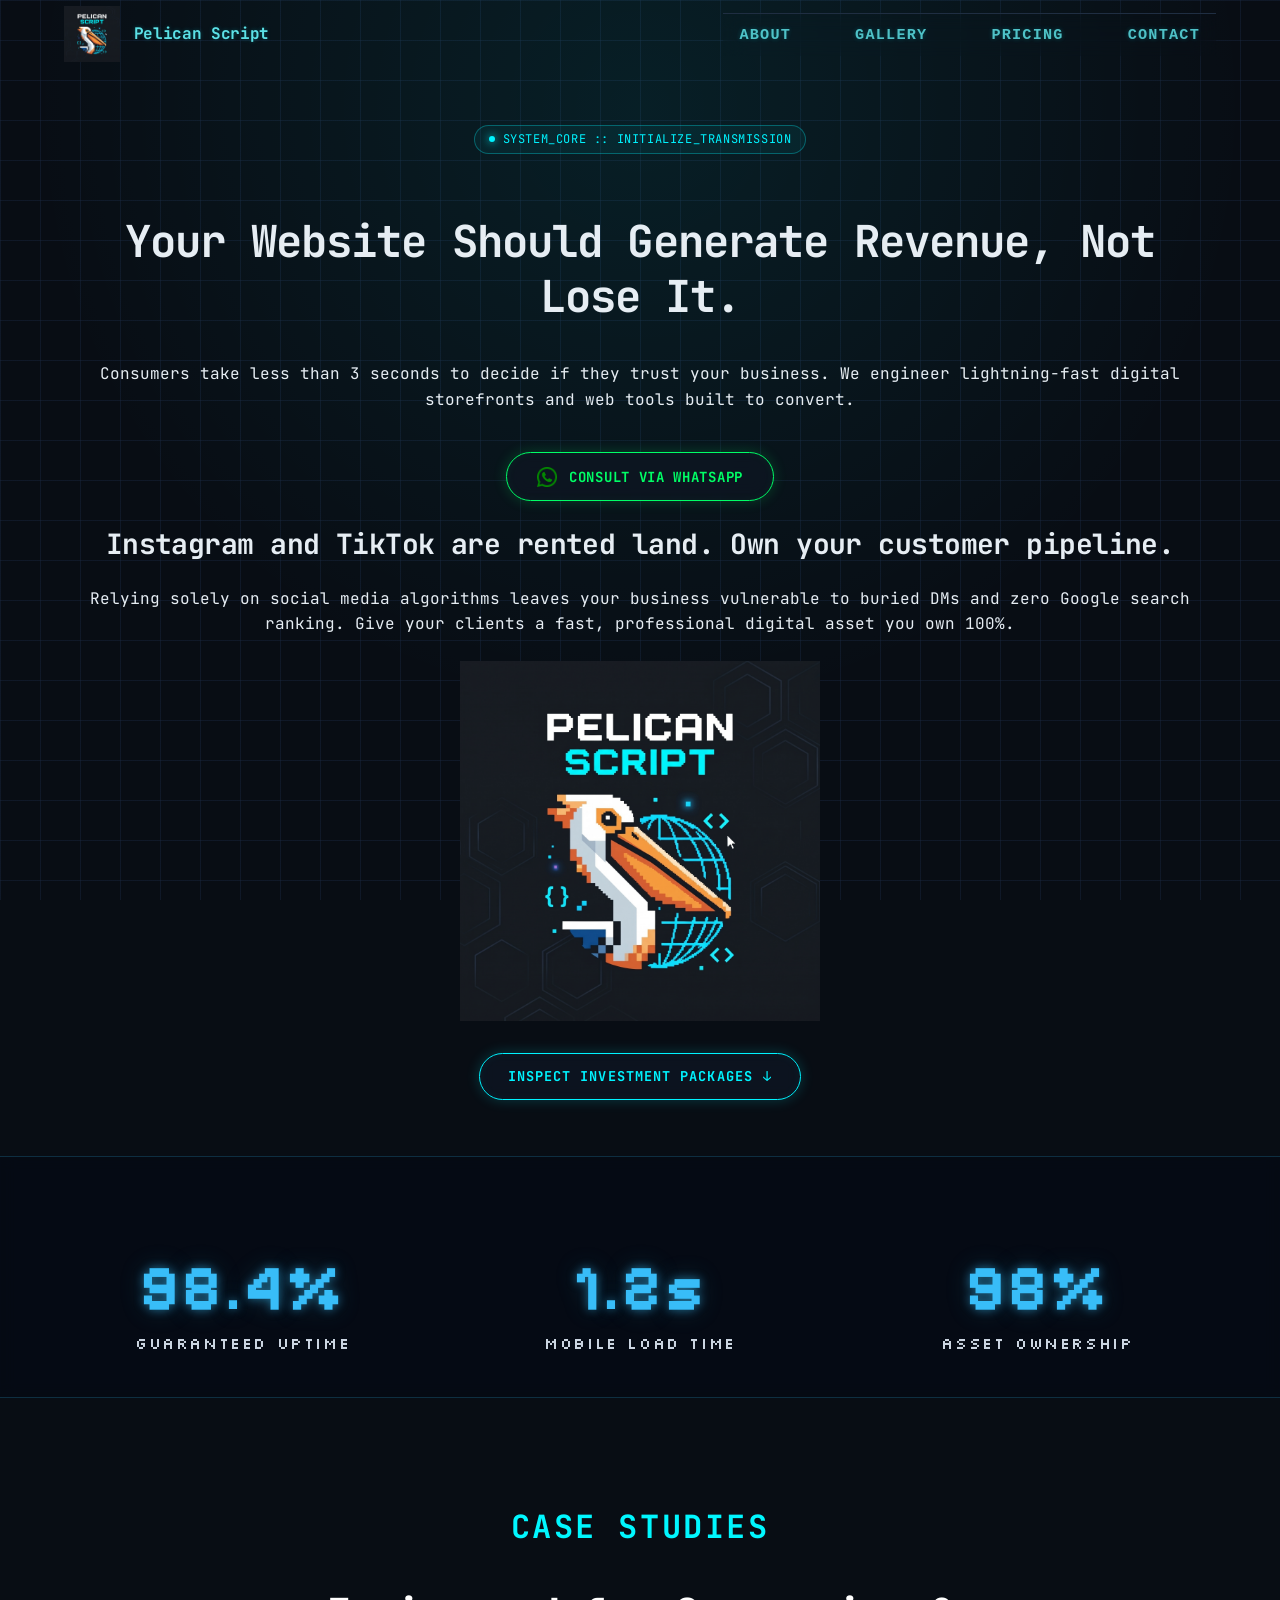
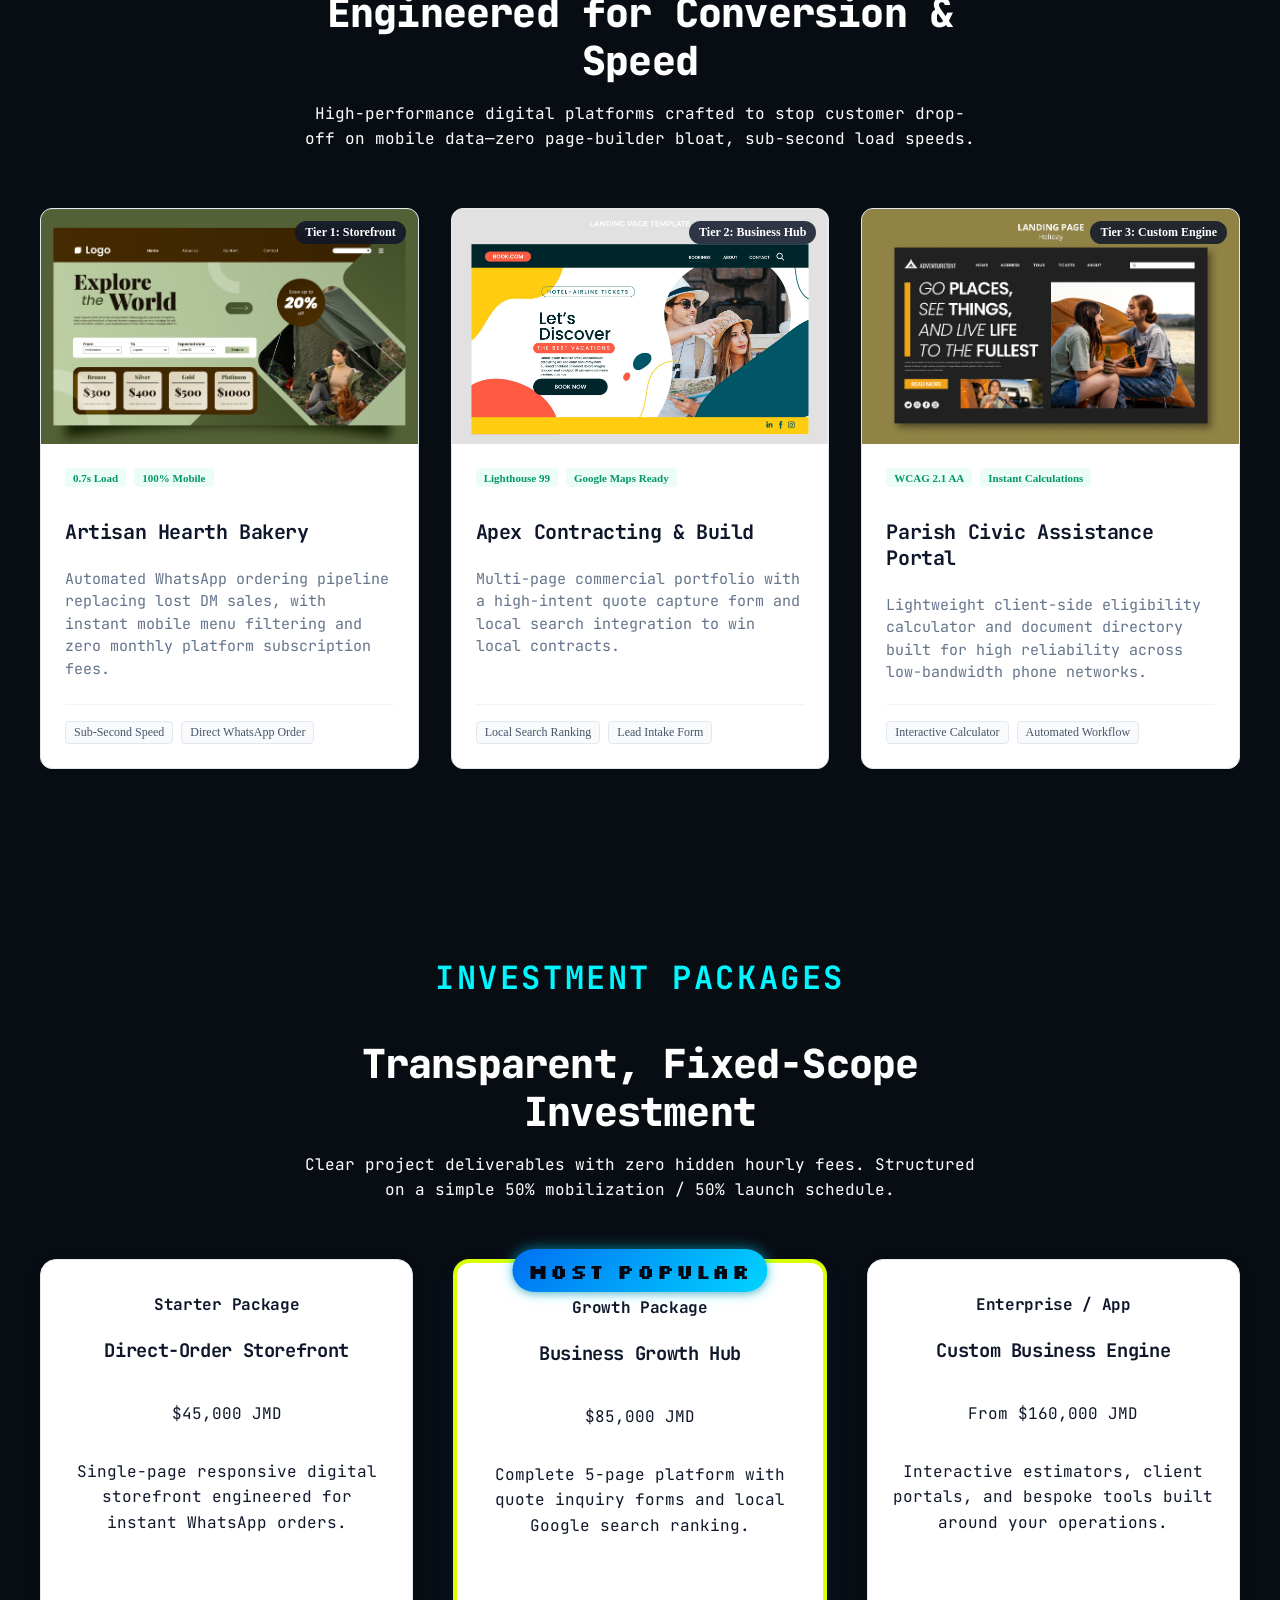
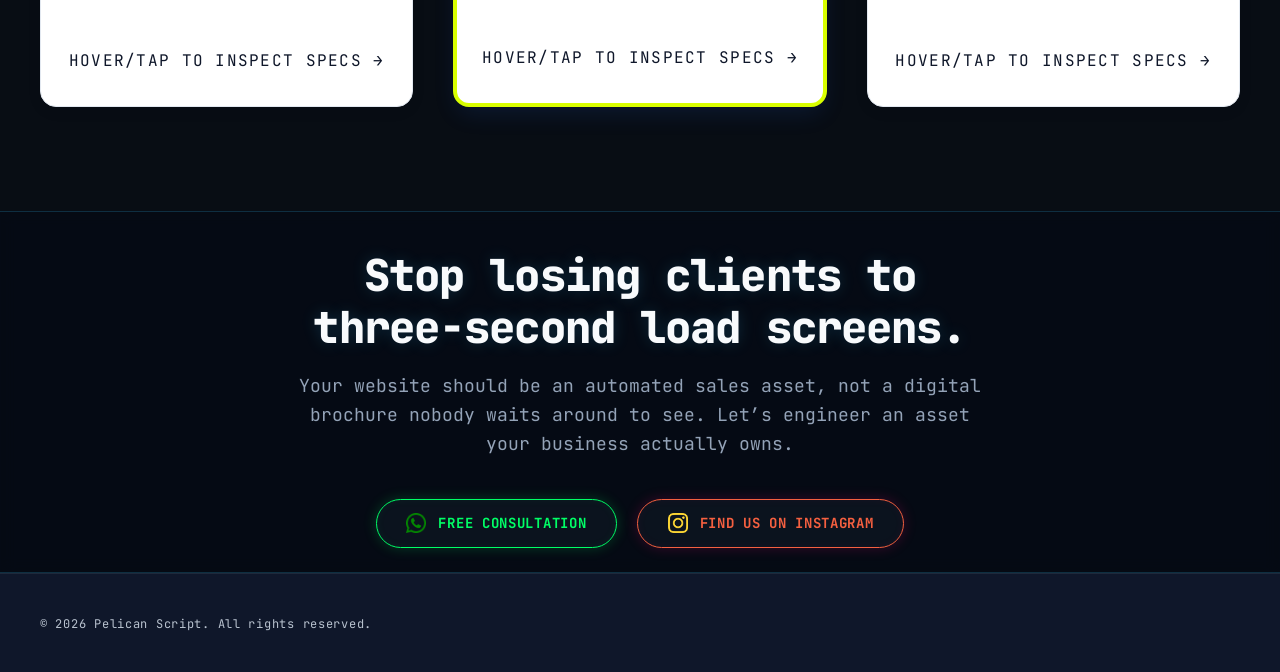
==== commit f96c965d: "feat: updated browser tab icon" ====
--- a/index.html
+++ b/index.html
@@ -7,7 +7,7 @@
         <meta name="description" content="Pelican Script is a web development company that specializes in creating fast, high-performance, mobile-first web storefronts and digital tools engineered for Caribbean SMEs. We offer a range of services including website design, development, and optimization to help your business succeed online.">
         
         <!--Brand icon-->
-        <link rel="icon" type="image/png" href="icons/internet.png">
+        <link rel="icon" type="image/png" href="icons/favicon.png" sizes="32x32"/>
 
         <!-- Google Fonts Preconnect -->
         <link rel="preconnect" href="https://fonts.googleapis.com">
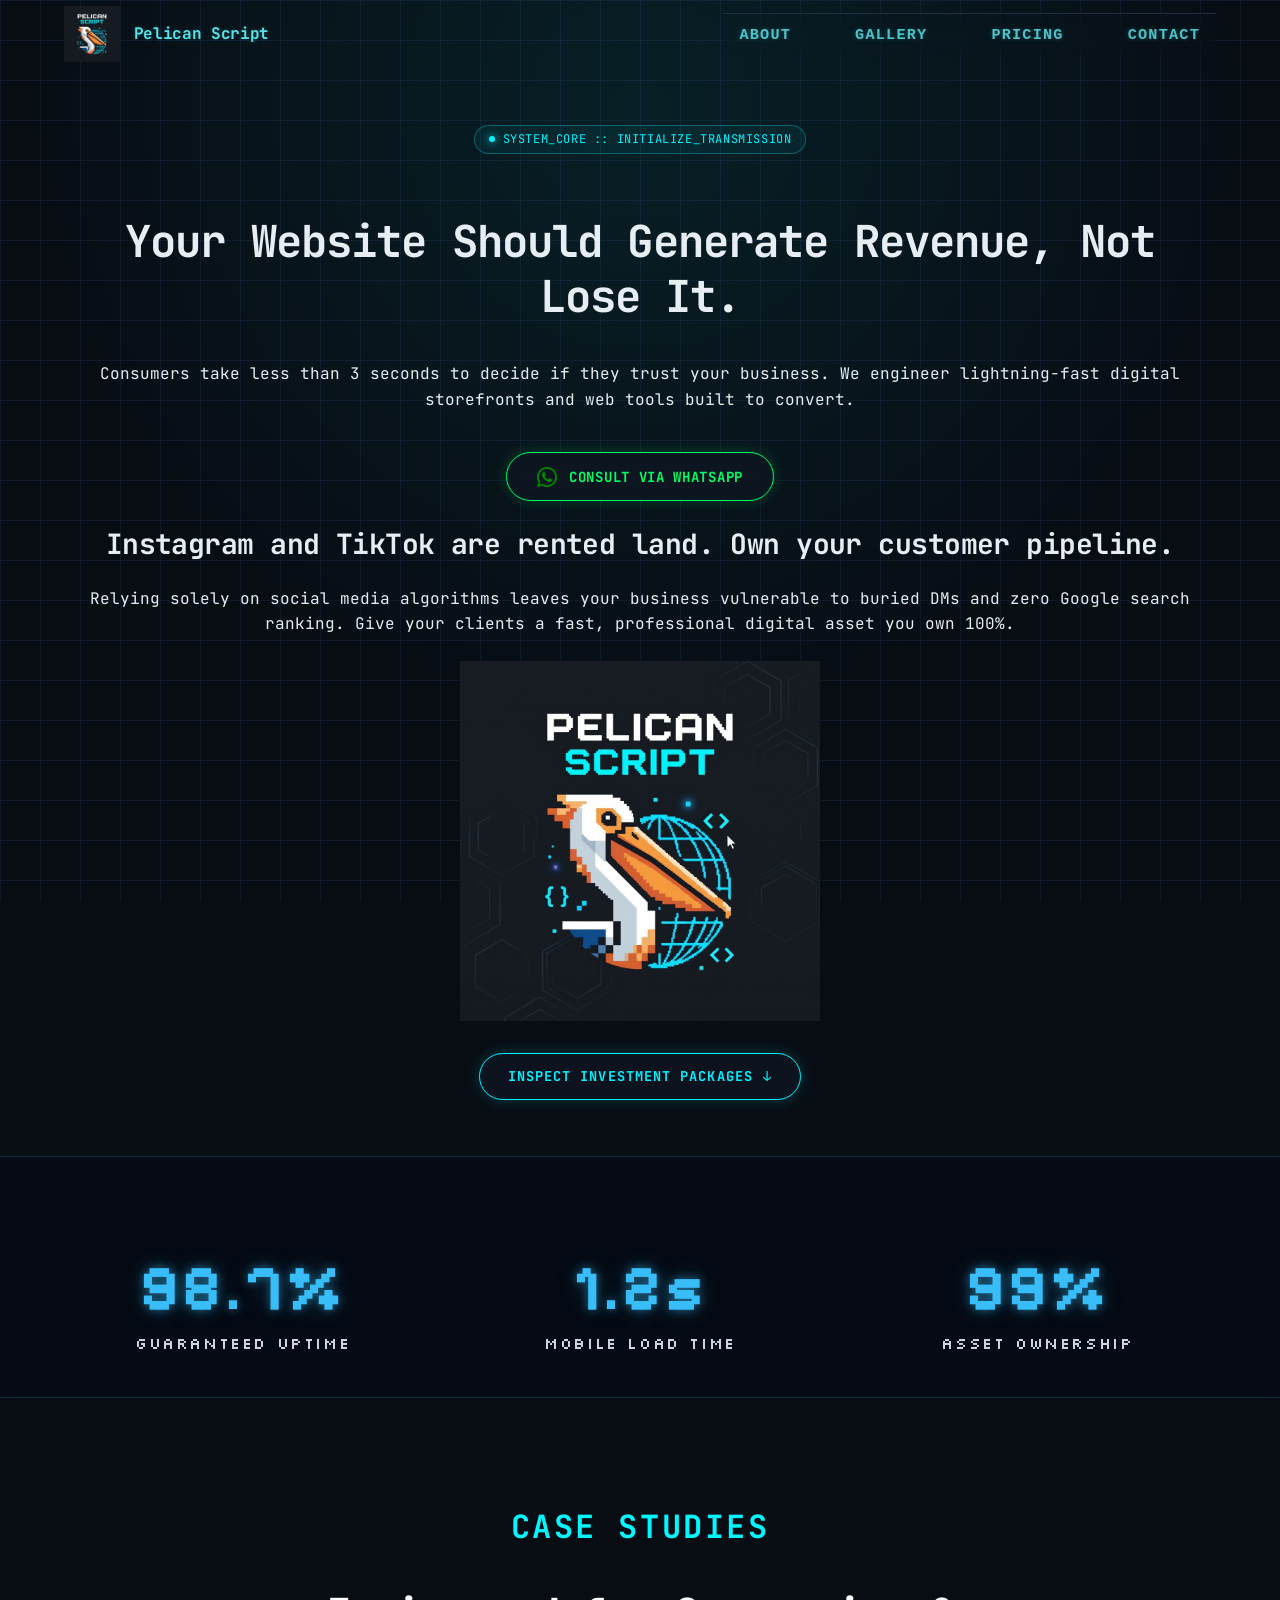
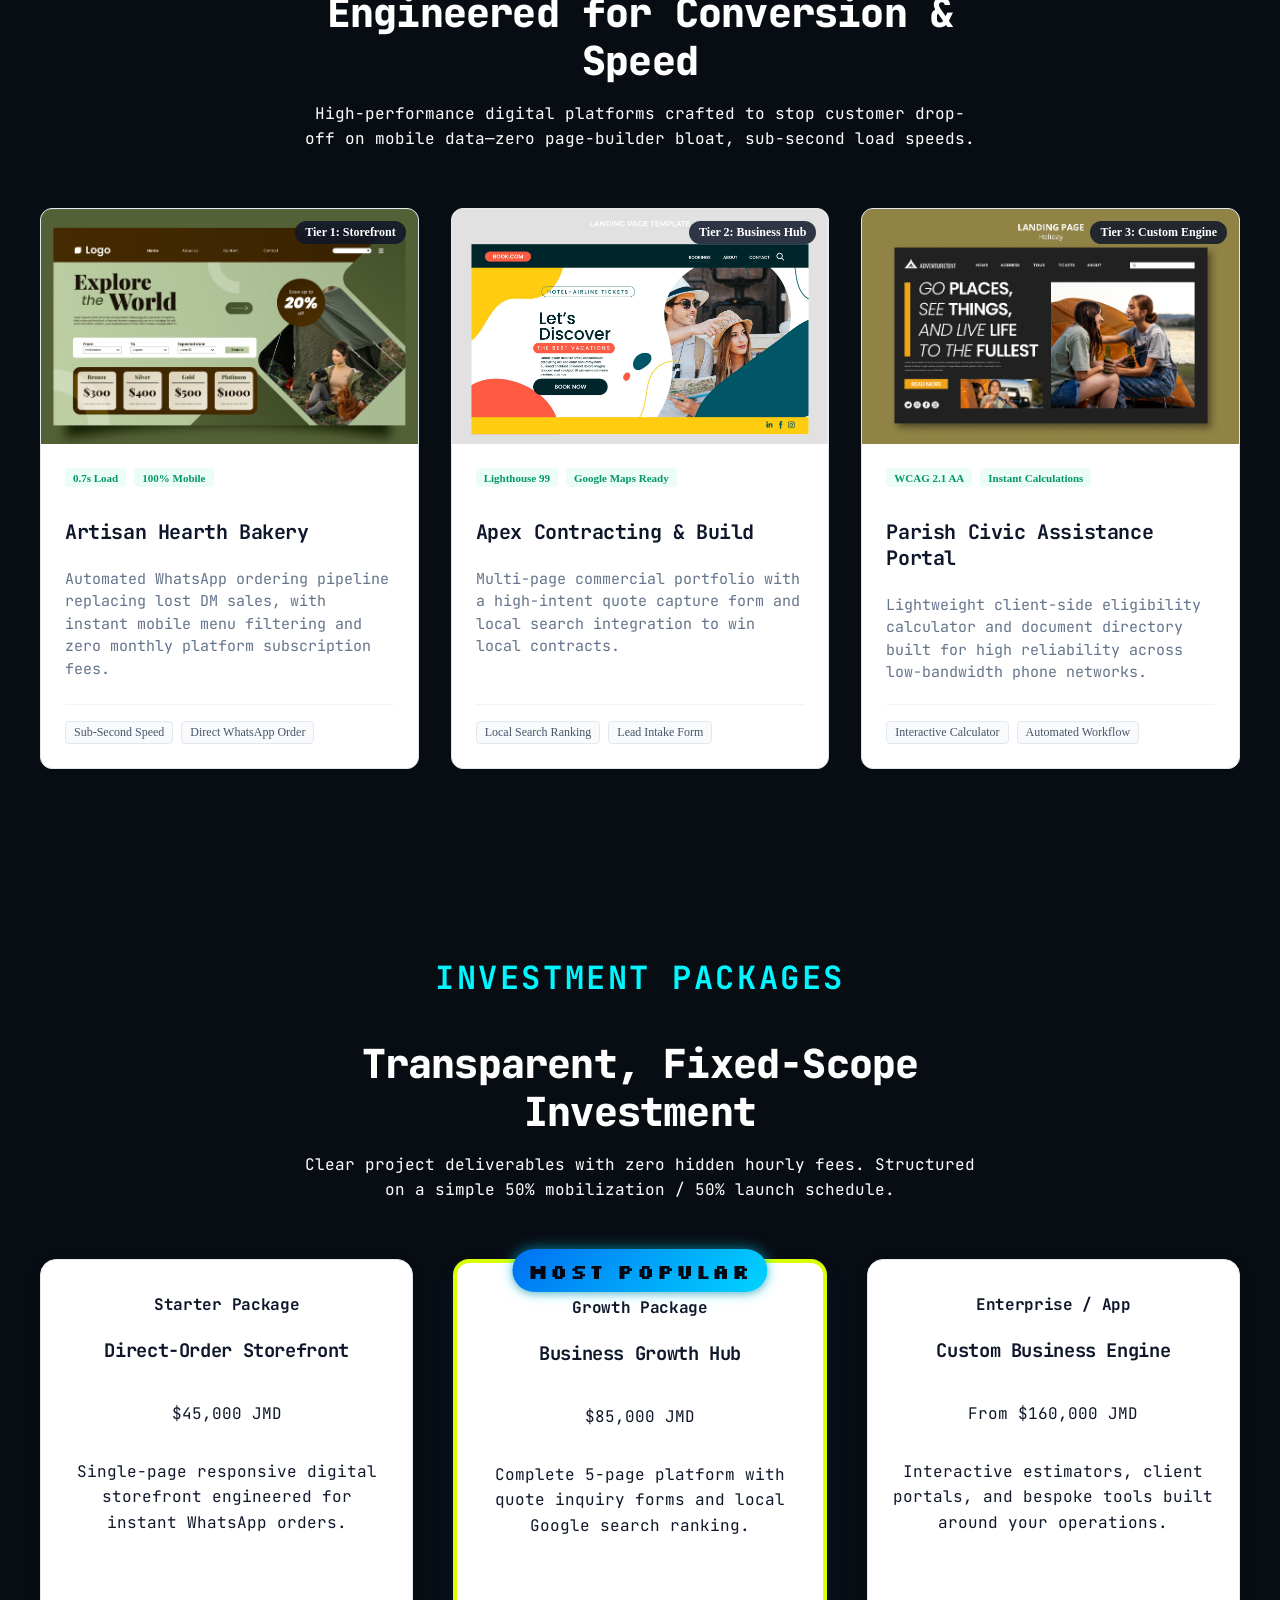
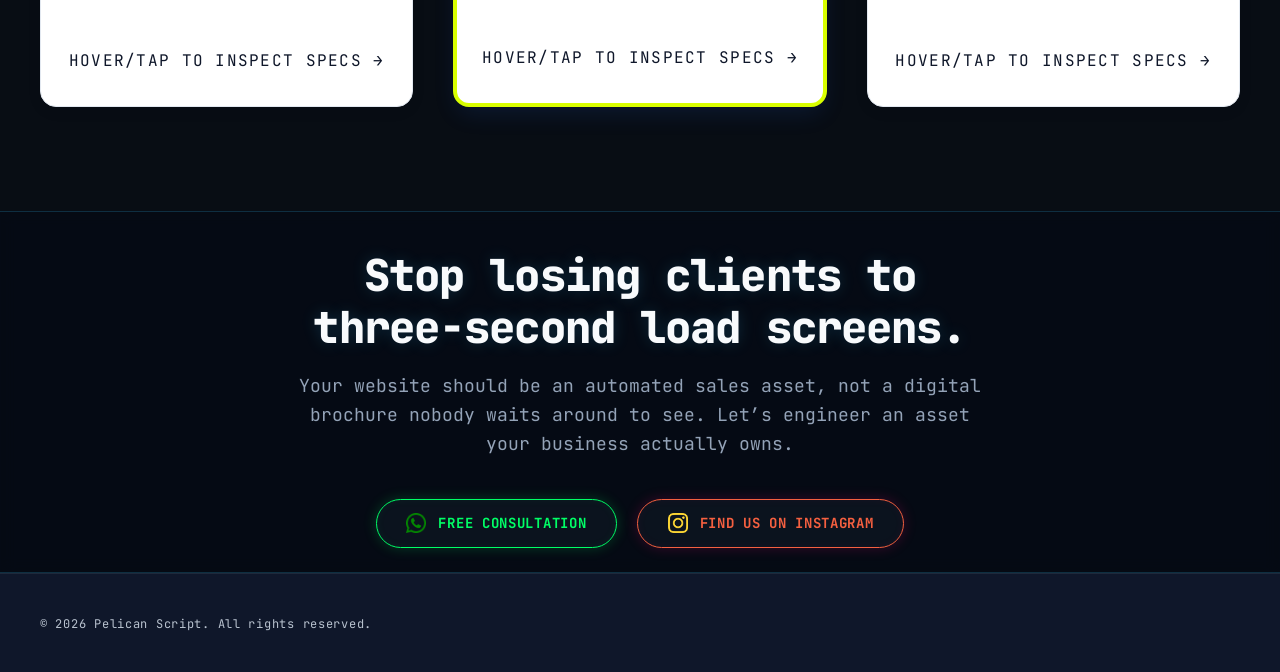
==== commit 6a613c09: "feat(seo): complete site-wide open graph, schema markup, and web3forms integration" ====
--- a/index.html
+++ b/index.html
@@ -3,8 +3,71 @@
     <head>
         <meta charset="UTF-8">
         <meta name="viewport" content="width=device-width, initial-scale=1.0">
+        
+        <!-- Primary Meta & Search Engine Directives -->
         <title>Pelican Script | Fast, High-Performance Websites for Growing Caribbean Businesses</title>
-        <meta name="description" content="Pelican Script is a web development company that specializes in creating fast, high-performance, mobile-first web storefronts and digital tools engineered for Caribbean SMEs. We offer a range of services including website design, development, and optimization to help your business succeed online.">
+        <meta name="title" content="Pelican Script | Fast, High-Performance Websites for Growing Caribbean Businesses">
+        <meta name="description" content="Pelican Script creates fast, mobile-first web storefronts, business hubs, and digital tools engineered for Caribbean SMEs. Sub-second performance, zero recurring platform dues, and 100% asset ownership.">
+        <meta name="keywords" content="web developer Jamaica, Kingston web development, fast custom websites, Caribbean web design, Pelican Script, SME business websites, web agency Kingston, WhatsApp ordering storefront">
+        <meta name="author" content="Pelican Script">
+        <meta name="robots" content="index, follow">
+        <link rel="canonical" href="https://pelicanscript.com/">
+
+        <!-- Geographic & Local Jamaican SEO Directives -->
+        <meta name="geo.region" content="JM-08">
+        <meta name="geo.placename" content="Kingston, Jamaica">
+        <meta name="geo.position" content="18.0179;-76.8099">
+        <meta name="ICBM" content="18.0179, -76.8099">
+
+        <!-- Open Graph / WhatsApp / Facebook / LinkedIn Cards -->
+        <meta property="og:type" content="website">
+        <meta property="og:url" content="https://pelicanscript.com/">
+        <meta property="og:title" content="Pelican Script | Fast, High-Performance Caribbean Websites">
+        <meta property="og:description" content="Sub-second digital assets engineered for Caribbean businesses. 100% asset ownership, zero recurring SaaS bloat, built for real conversion.">
+        <meta property="og:image" content="https://pelicanscript.com/img/logo.png">
+        <meta property="og:image:alt" content="Pelican Script Logo and Digital Wireframe Globe">
+        <meta property="og:site_name" content="Pelican Script">
+        <meta property="og:locale" content="en_US">
+
+        <!-- Twitter / X Cards -->
+        <meta name="twitter:card" content="summary_large_image">
+        <meta name="twitter:url" content="https://pelicanscript.com/">
+        <meta name="twitter:title" content="Pelican Script | Fast, High-Performance Caribbean Websites">
+        <meta name="twitter:description" content="Sub-second websites with zero platform lock-in. Transparent investment tiers, local banking rails, and full asset handoff.">
+        <meta name="twitter:image" content="https://pelicanscript.com/img/logo.png">
+
+        <!-- Local Business Schema Structured Data (JSON-LD) -->
+        <script type="application/ld+json">
+        {
+          "@context": "https://schema.org",
+          "@type": "ProfessionalService",
+          "name": "Pelican Script",
+          "image": "https://pelicanscript.com/img/logo.png",
+          "url": "https://pelicanscript.com/",
+          "telephone": "+18764883919",
+          "priceRange": "$45,000 - $160,000+ JMD",
+          "address": {
+            "@type": "PostalAddress",
+            "addressLocality": "Kingston",
+            "addressRegion": "St. Andrew",
+            "addressCountry": "JM"
+          },
+          "geo": {
+            "@type": "GeoCoordinates",
+            "latitude": 18.0179,
+            "longitude": -76.8099
+          },
+          "sameAs": [
+            "https://instagram.com/thepelicanscript"
+          ],
+          "openingHoursSpecification": {
+            "@type": "OpeningHoursSpecification",
+            "dayOfWeek": ["Monday", "Tuesday", "Wednesday", "Thursday", "Friday"],
+            "opens": "09:00",
+            "closes": "18:00"
+          }
+        }
+        </script>
         
         <!--Brand icon-->
         <link rel="icon" type="image/png" href="icons/favicon.png" sizes="32x32"/>
@@ -16,8 +79,6 @@
         <!-- Google Fonts API v2 -->
         <link href="https://fonts.googleapis.com/css2?family=Press+Start+2P&family=Silkscreen:wght@400;700&display=swap" rel="stylesheet">
         <link href="https://fonts.googleapis.com/css2?family=JetBrains+Mono:wght@400;500;700&display=swap" rel="stylesheet">
-        <link rel="preconnect" href="https://fonts.googleapis.com">
-        <link rel="preconnect" href="https://fonts.gstatic.com" crossorigin>
         <link href="https://fonts.googleapis.com/css2?family=Pixelify+Sans:wght@500;700&family=Press+Start+2P&family=Silkscreen:wght@400;700&display=swap" rel="stylesheet">
         
         <!--Styling Architecture-->
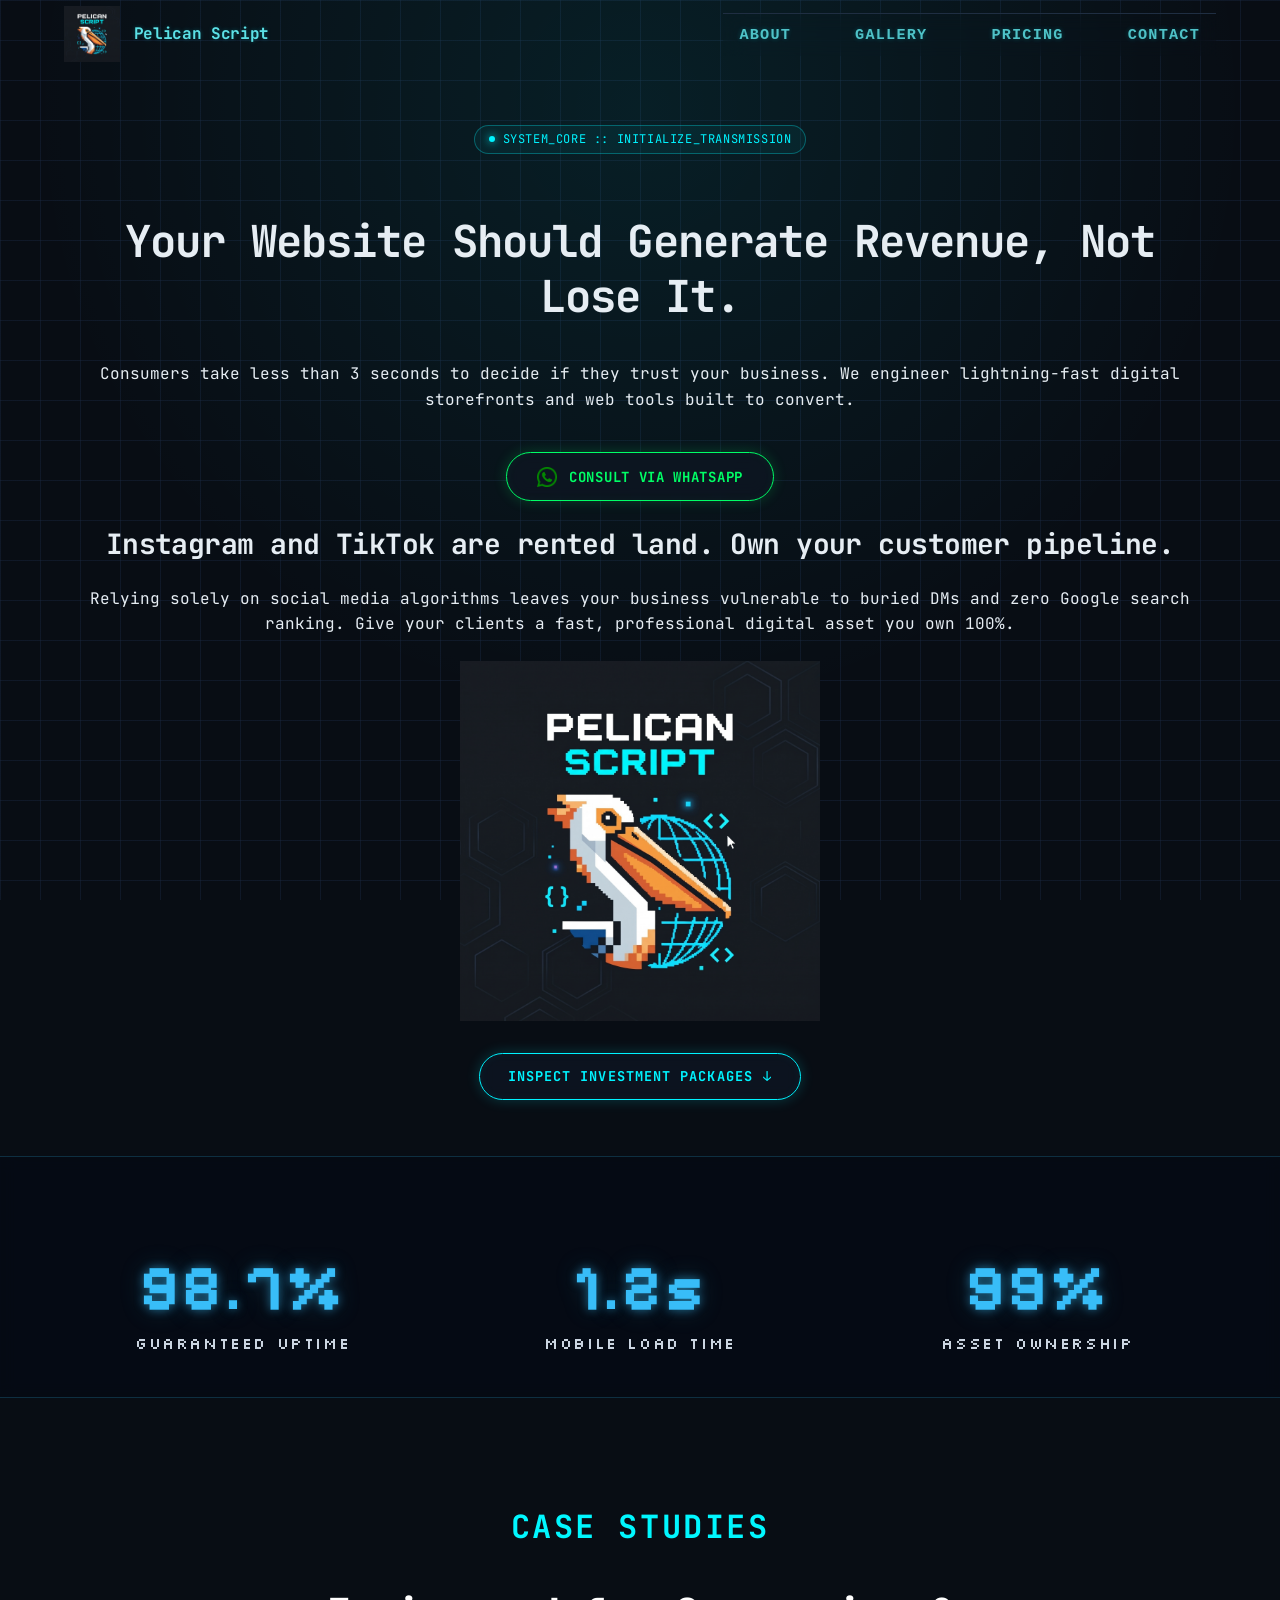
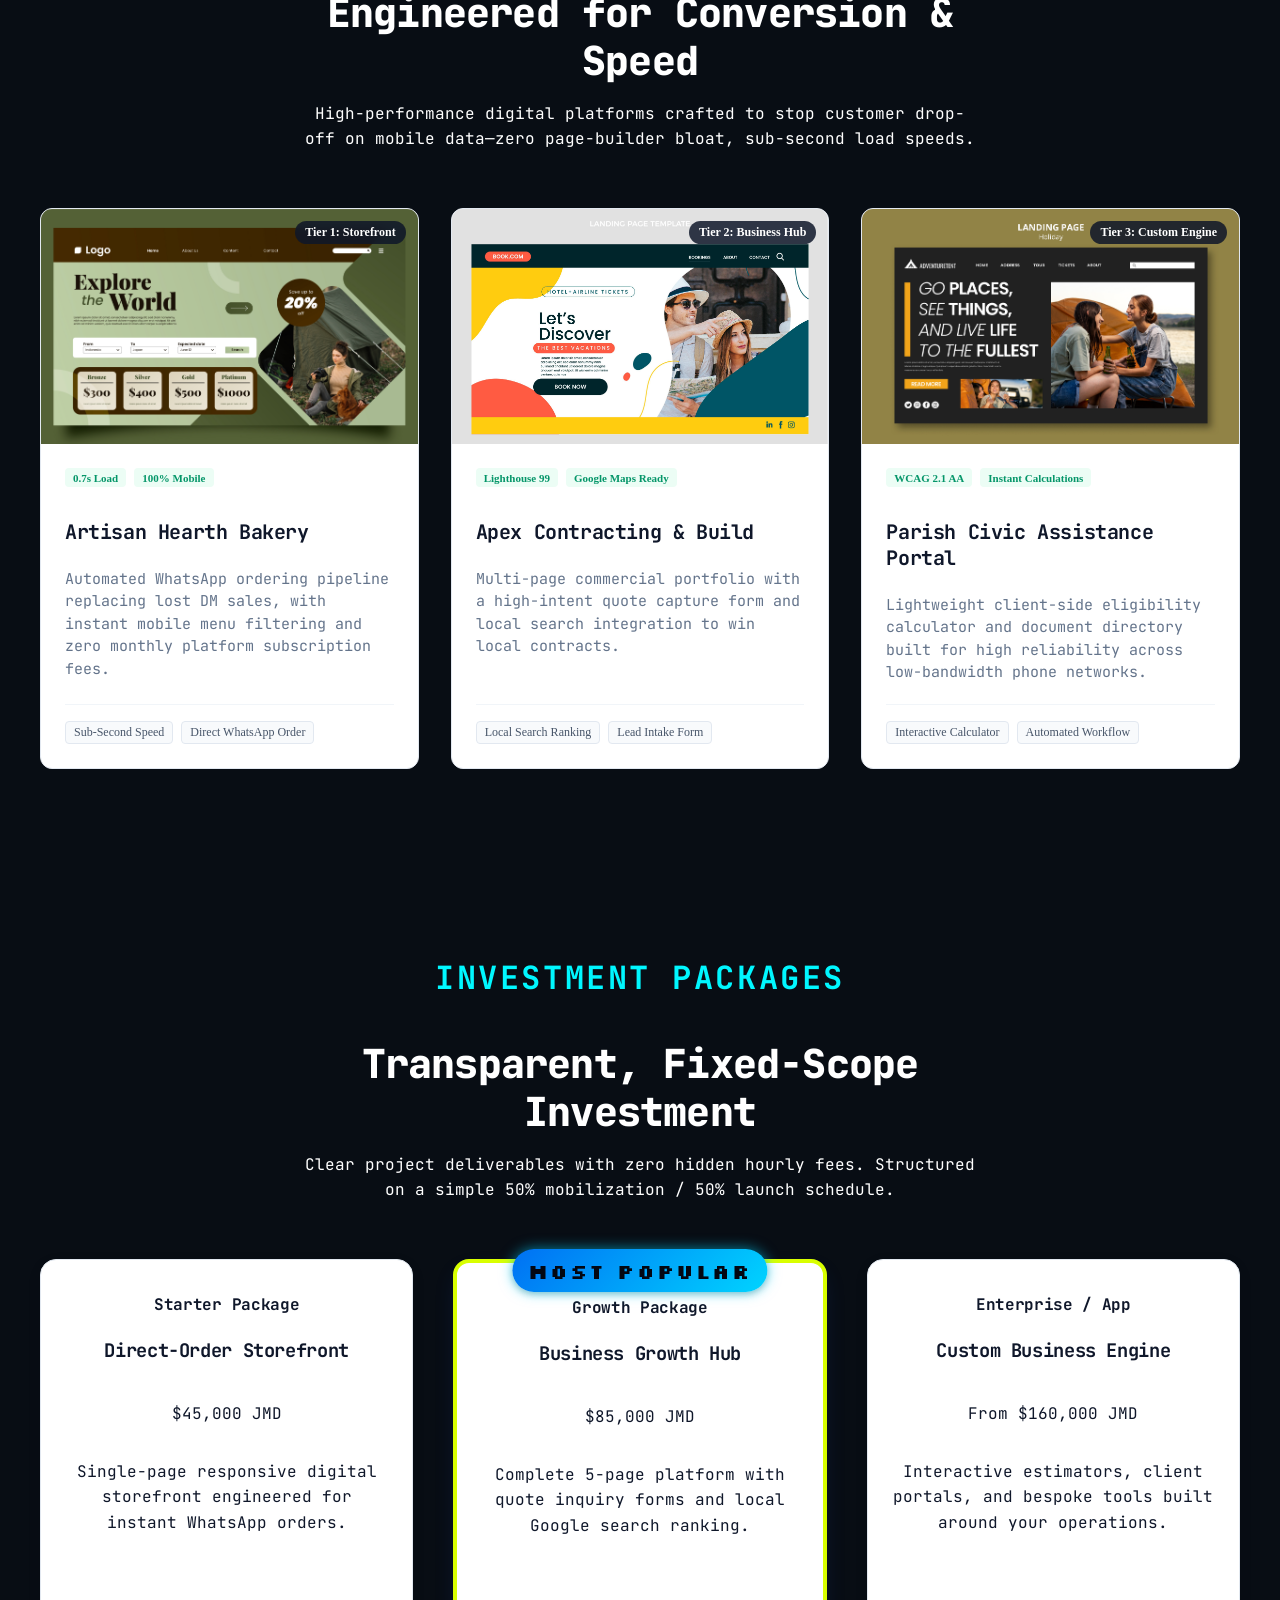
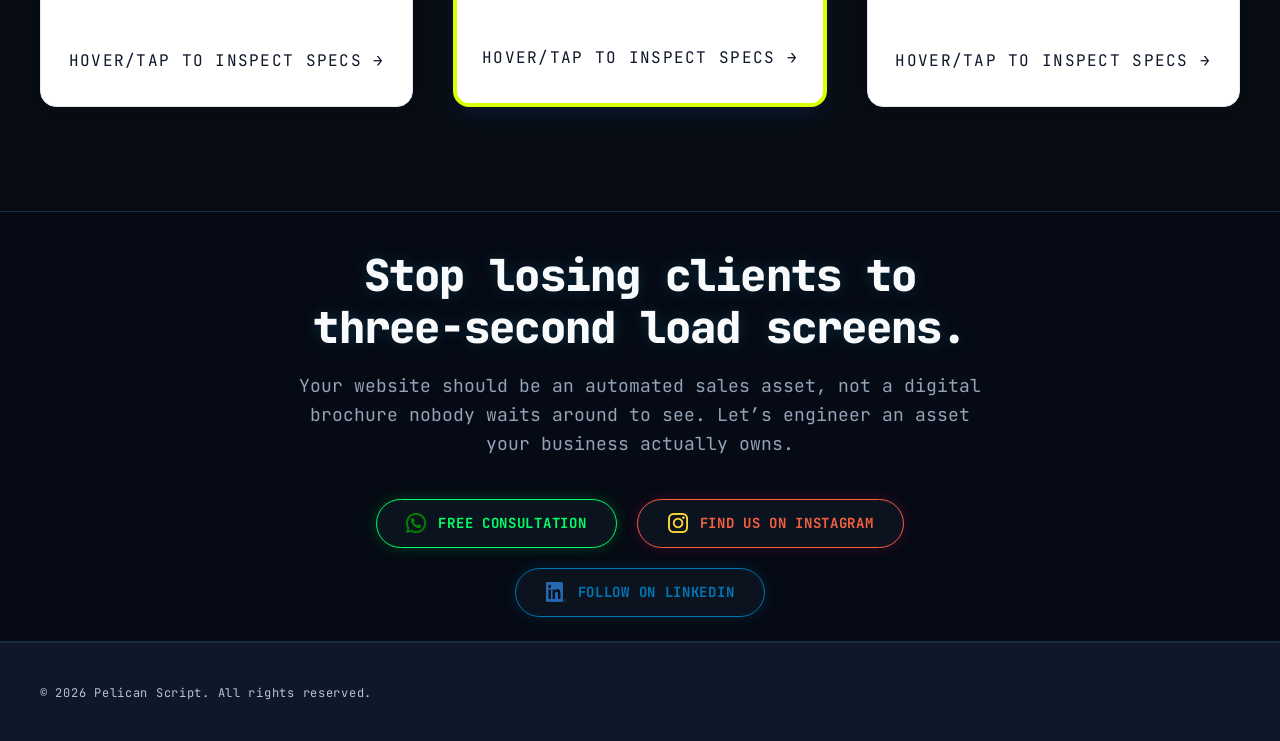
==== commit 9c8b98e5: "feat: added LinkedIn social proof" ====
--- a/index.html
+++ b/index.html
@@ -514,6 +514,14 @@
                             height="24">
                         <span class="btn-text">Find us on Instagram</span>
                     </a>
+                    <a href="https://www.linkedin.com/company/pelican-script"
+                        class="btn-linkedin"
+                        target="_blank"
+                        rel="noopener noreferrer"
+                        aria-label="Follow Pelican Script on LinkedIn">
+                        <img src="icons/linkedin-color.png" alt="" class="linkedin-icon" width="20" height="20">
+                        <span class="btn-text">Follow on LinkedIn</span>
+                    </a>  
                 </div>
             </div>
         </div>
--- a/css/main.css
+++ b/css/main.css
@@ -4,7 +4,7 @@
 
 /* Base container for both buttons */
 .btn-whatsapp,
-.btn-instagram {
+.btn-instagram, .btn-linkedin {
   display: inline-flex;
   align-items: center;
   justify-content: center;
@@ -85,10 +85,45 @@
   transform: scale(1.1);
 }
 
+.btn-instagram .instagram-icon {
+  filter: invert(19%) sepia(94%) saturate(6284%) hue-rotate(324deg) brightness(101%) contrast(106%);
+}
+
+/* --- LinkedIn: Professional Neon Blue --- */
+.btn-linkedin {
+  border: 1.5px solid #0077B5;
+  color: #0077B5 !important;
+  box-shadow: 0 0 14px rgba(0, 119, 181, 0.2), inset 0 0 10px rgba(0, 119, 181, 0.05);
+}
+
+/* Recolor pure white icon to professional neon blue (#0077B5) 
+.btn-linkedin .linkedin-icon {
+  filter: invert(23%) sepia(94%) saturate(6284%) hue-rotate(324deg) brightness(101%) contrast(106%);
+}*/
+
+.btn-linkedin:hover {
+  background: #0077B5;
+  color: #ffffff !important;
+  box-shadow: 
+    0 0 20px rgba(0, 119, 181, 1),
+    0 0 35px rgba(0, 119, 181, 0.35);
+  transform: translateY(-2px);
+}
+
+.btn-linkedin:hover .linkedin-icon {
+  filter: brightness(0) invert(1); /* Flips icon back to crisp white on solid blue fill */
+  transform: scale(1.1);
+}
+
+/*.btn-linkedin .linkedin-icon {
+  filter: invert(23%) sepia(94%) saturate(6284%) hue-rotate(324deg) brightness(101%) contrast(106%);
+}*/
+
 /* Mobile responsive full-width stretch */
 @media (max-width: 480px) {
   .btn-whatsapp,
-  .btn-instagram {
+  .btn-instagram,
+  .btn-linkedin {
     width: 100%;
   }
 }
--- a/css/styles.css
+++ b/css/styles.css
@@ -459,6 +459,8 @@
   perspective: 1200px;
   height: 28rem; /* Concrete height anchors the grid row so cards cannot overlap */
   background: transparent;
+  cursor: pointer;
+  -webkit-tap-highlight-color: transparent;
 }
 
 /* 2. Inner wrapper handles both the slight lift and 3D rotation */
@@ -470,12 +472,19 @@
   border-radius: 1rem;
 }
 
-/* 3. Hover state: elevates slightly first, then executes the smooth Y-flip */
-.flip-card:hover .flip-card-inner {
+/* 3. Mobile & Universal Class Flip (Driven strictly by tap) */
+.flip-card.is-flipped .flip-card-inner {
   transform: translateY(-6px) rotateY(180deg);
 }
 
-/* 4. Front & Back faces locked strictly to parent boundaries */
+/* 4. Desktop-Only Hover (Only for real mouse pointers, never mobile touches) */
+@media (hover: hover) and (pointer: fine) {
+  .flip-card:hover .flip-card-inner {
+    transform: translateY(-6px) rotateY(180deg);
+  }
+}
+
+/* 5. Front & Back faces locked strictly to parent boundaries */
 .flip-card-front,
 .flip-card-back {
   position: absolute;
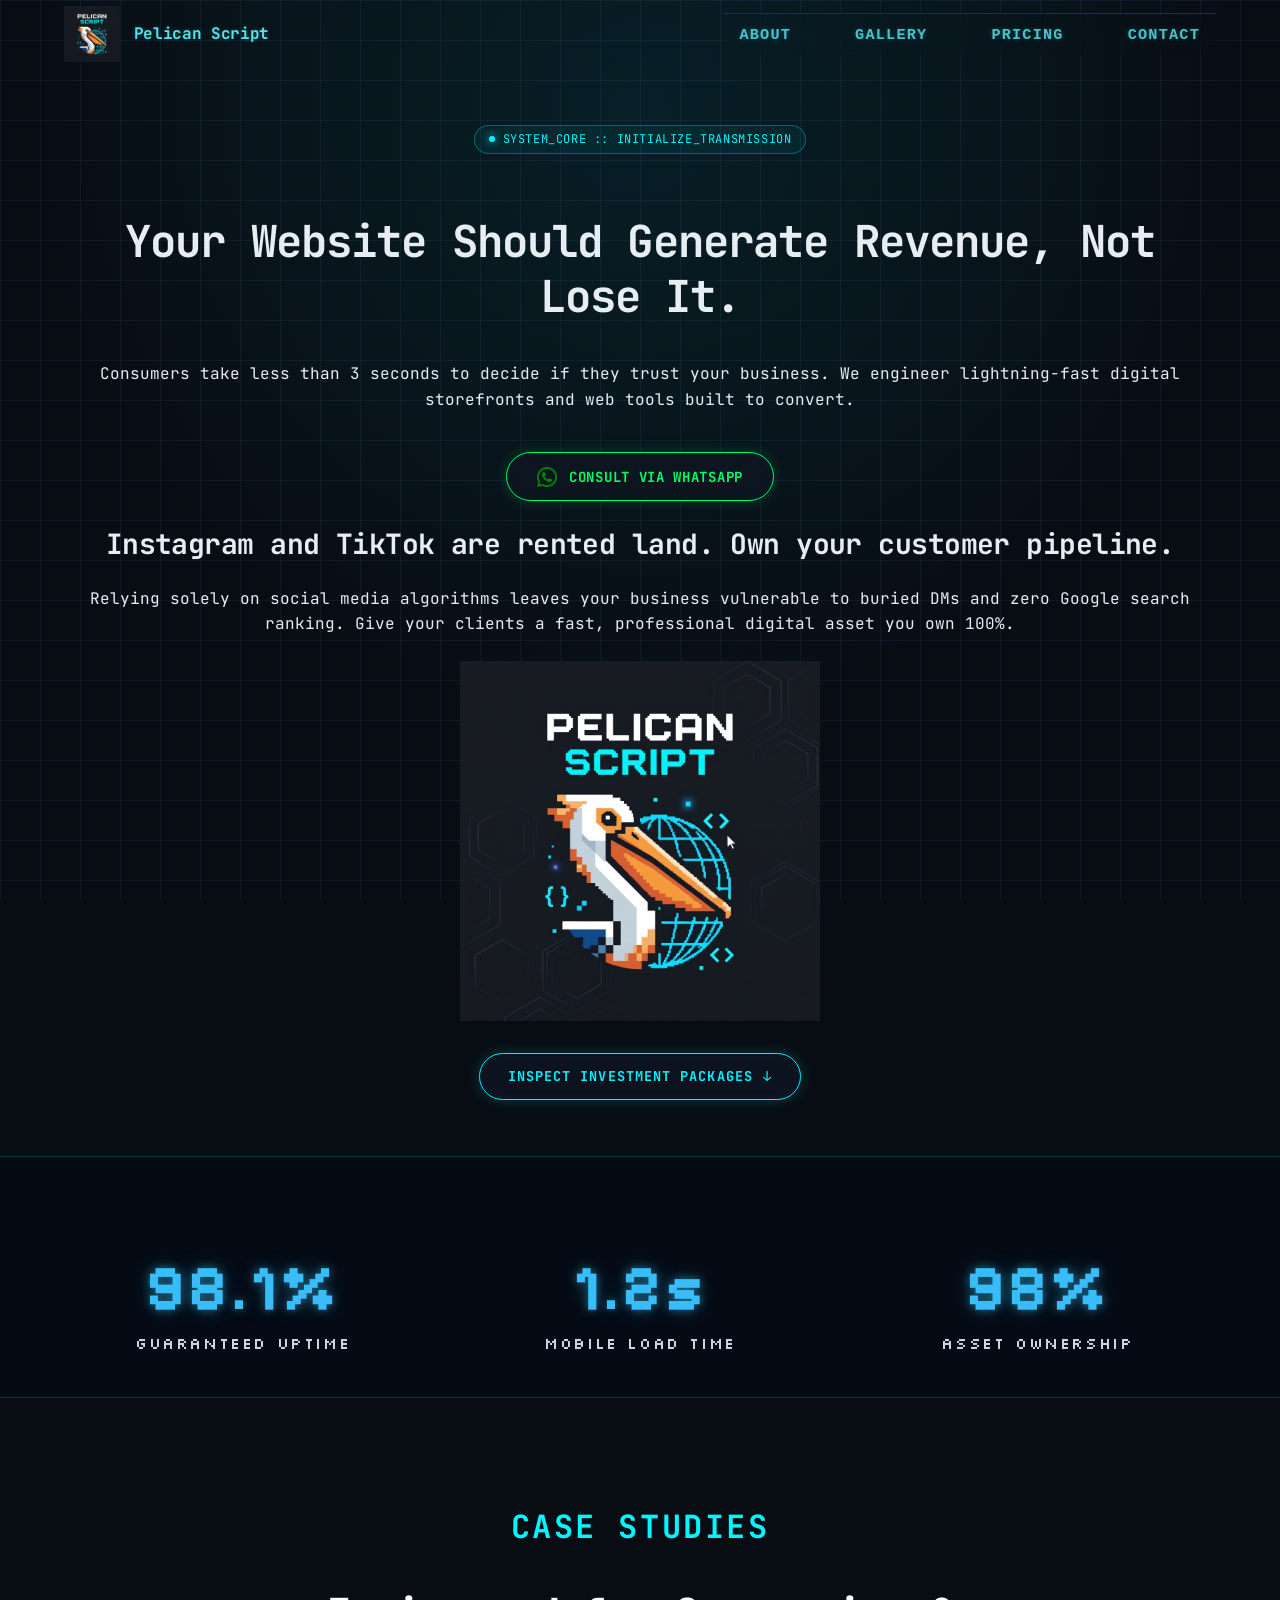
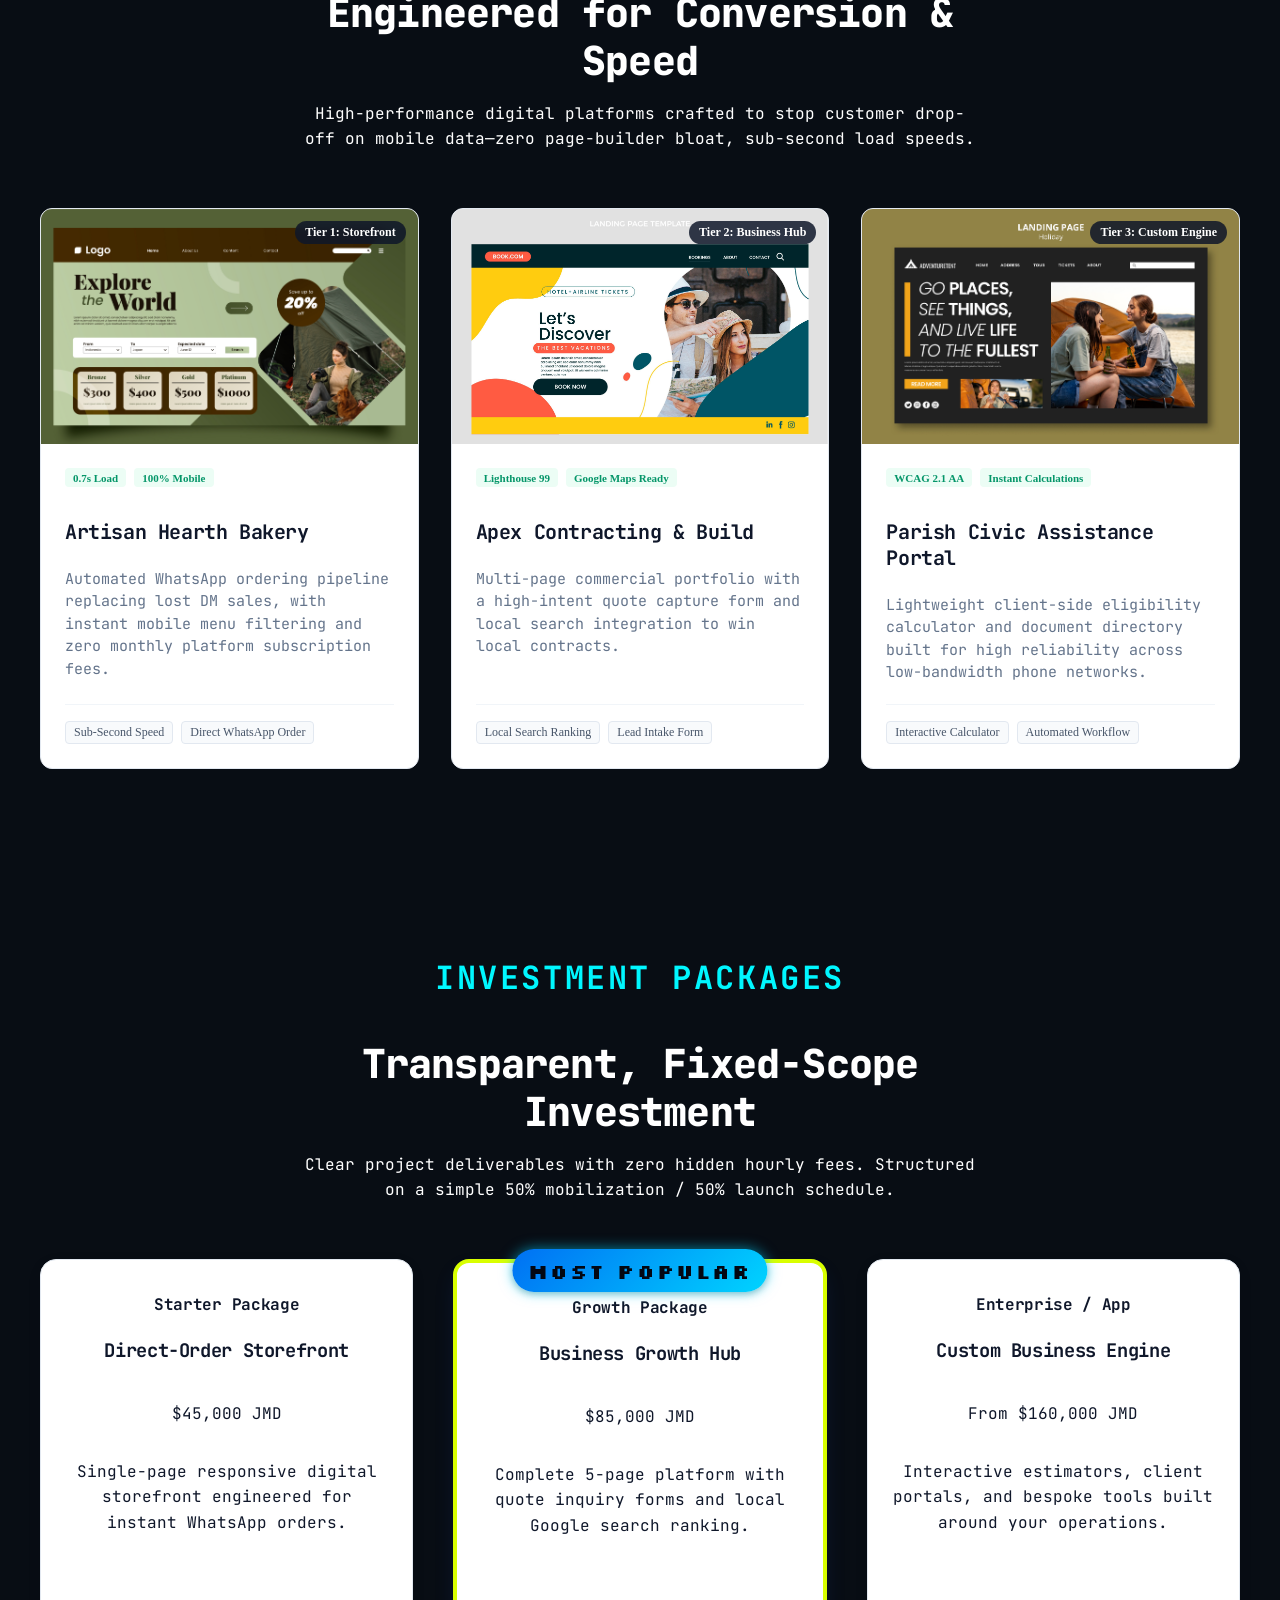
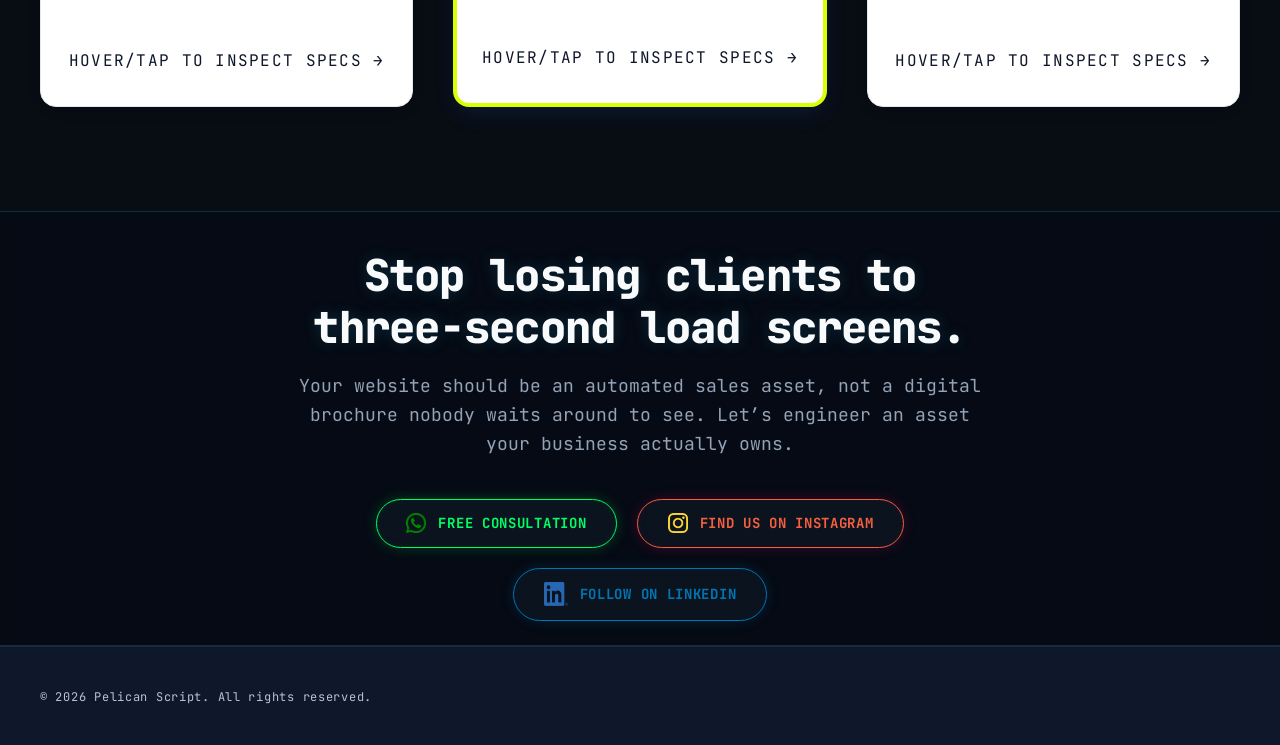
==== commit 478dce18: "fix: Adjusted LinkedIn social proof" ====
--- a/index.html
+++ b/index.html
@@ -519,7 +519,12 @@
                         target="_blank"
                         rel="noopener noreferrer"
                         aria-label="Follow Pelican Script on LinkedIn">
-                        <img src="icons/linkedin-color.png" alt="" class="linkedin-icon" width="20" height="20">
+                        <img src="icons/linkedin-color.png"
+                            alt=""
+                            aria-hidden="true"
+                            class="linkedin-icon"
+                            width="24"
+                            height="24">
                         <span class="btn-text">Follow on LinkedIn</span>
                     </a>  
                 </div>
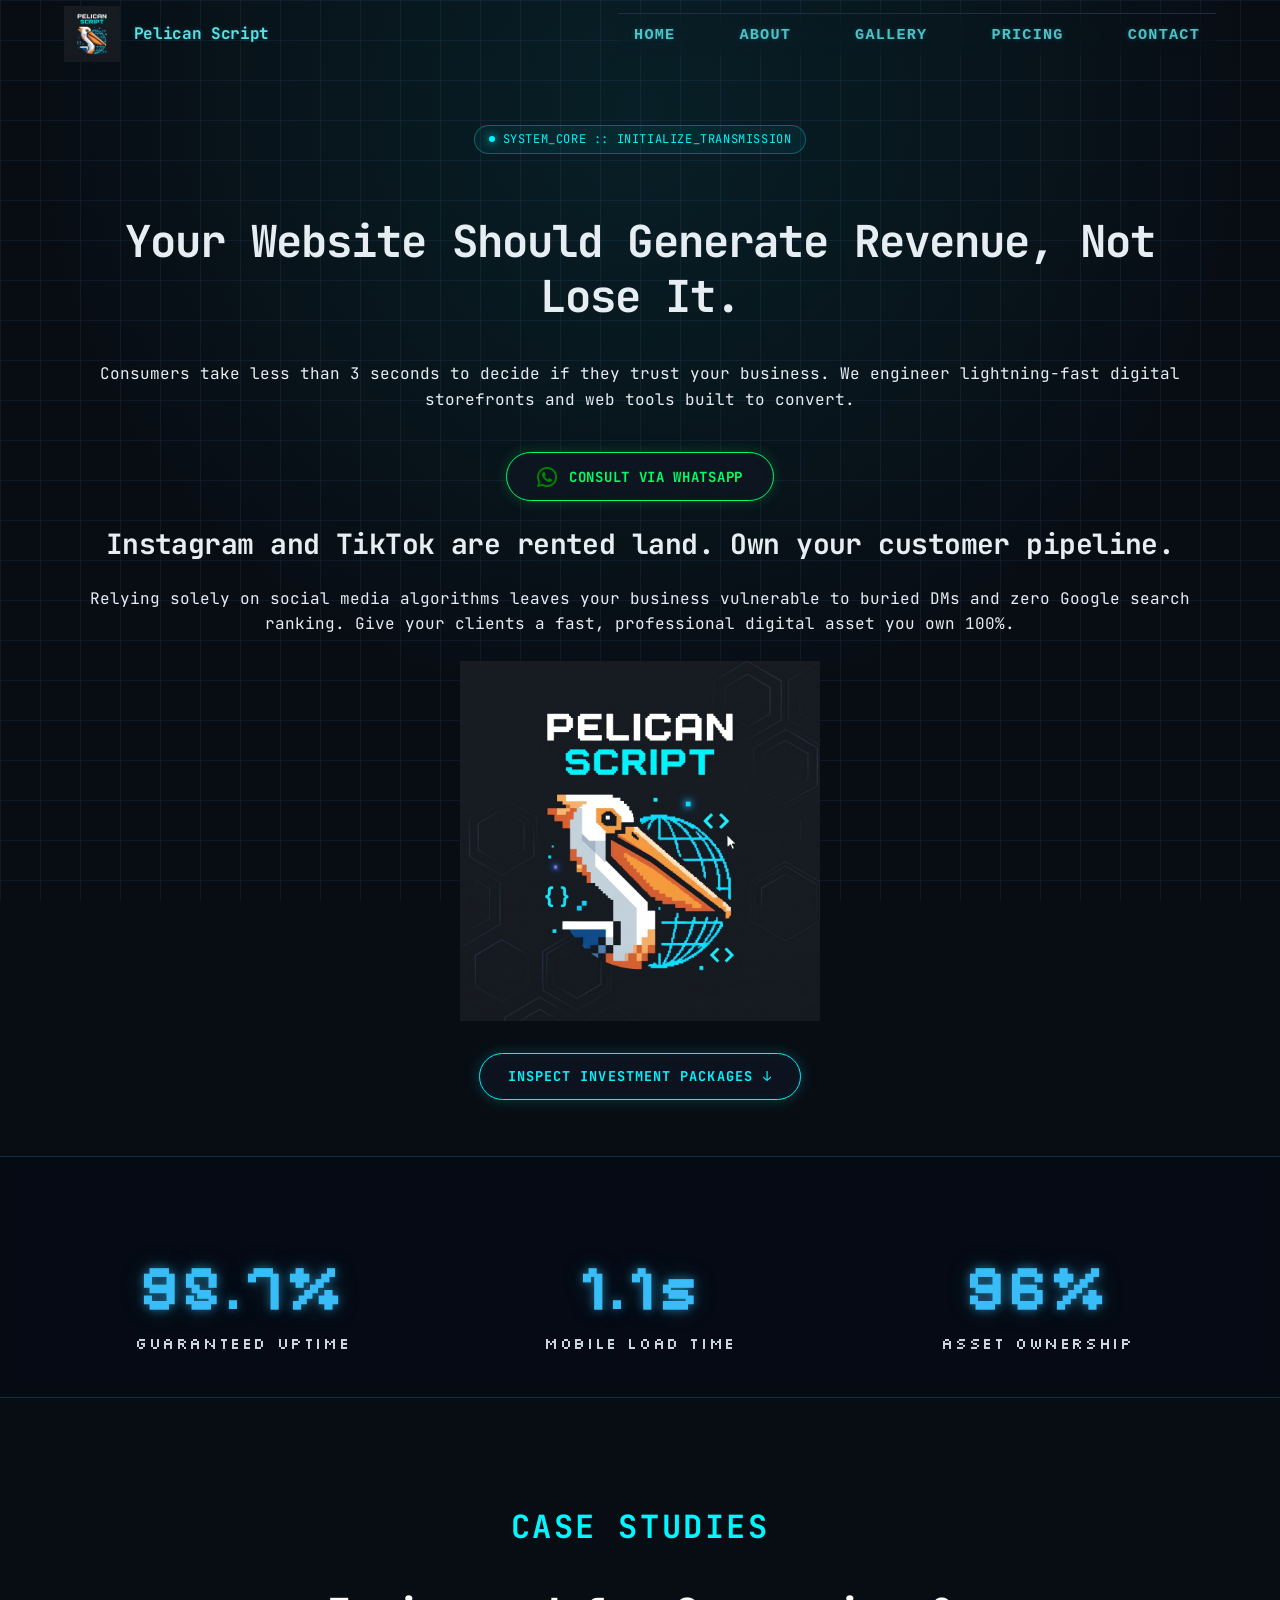
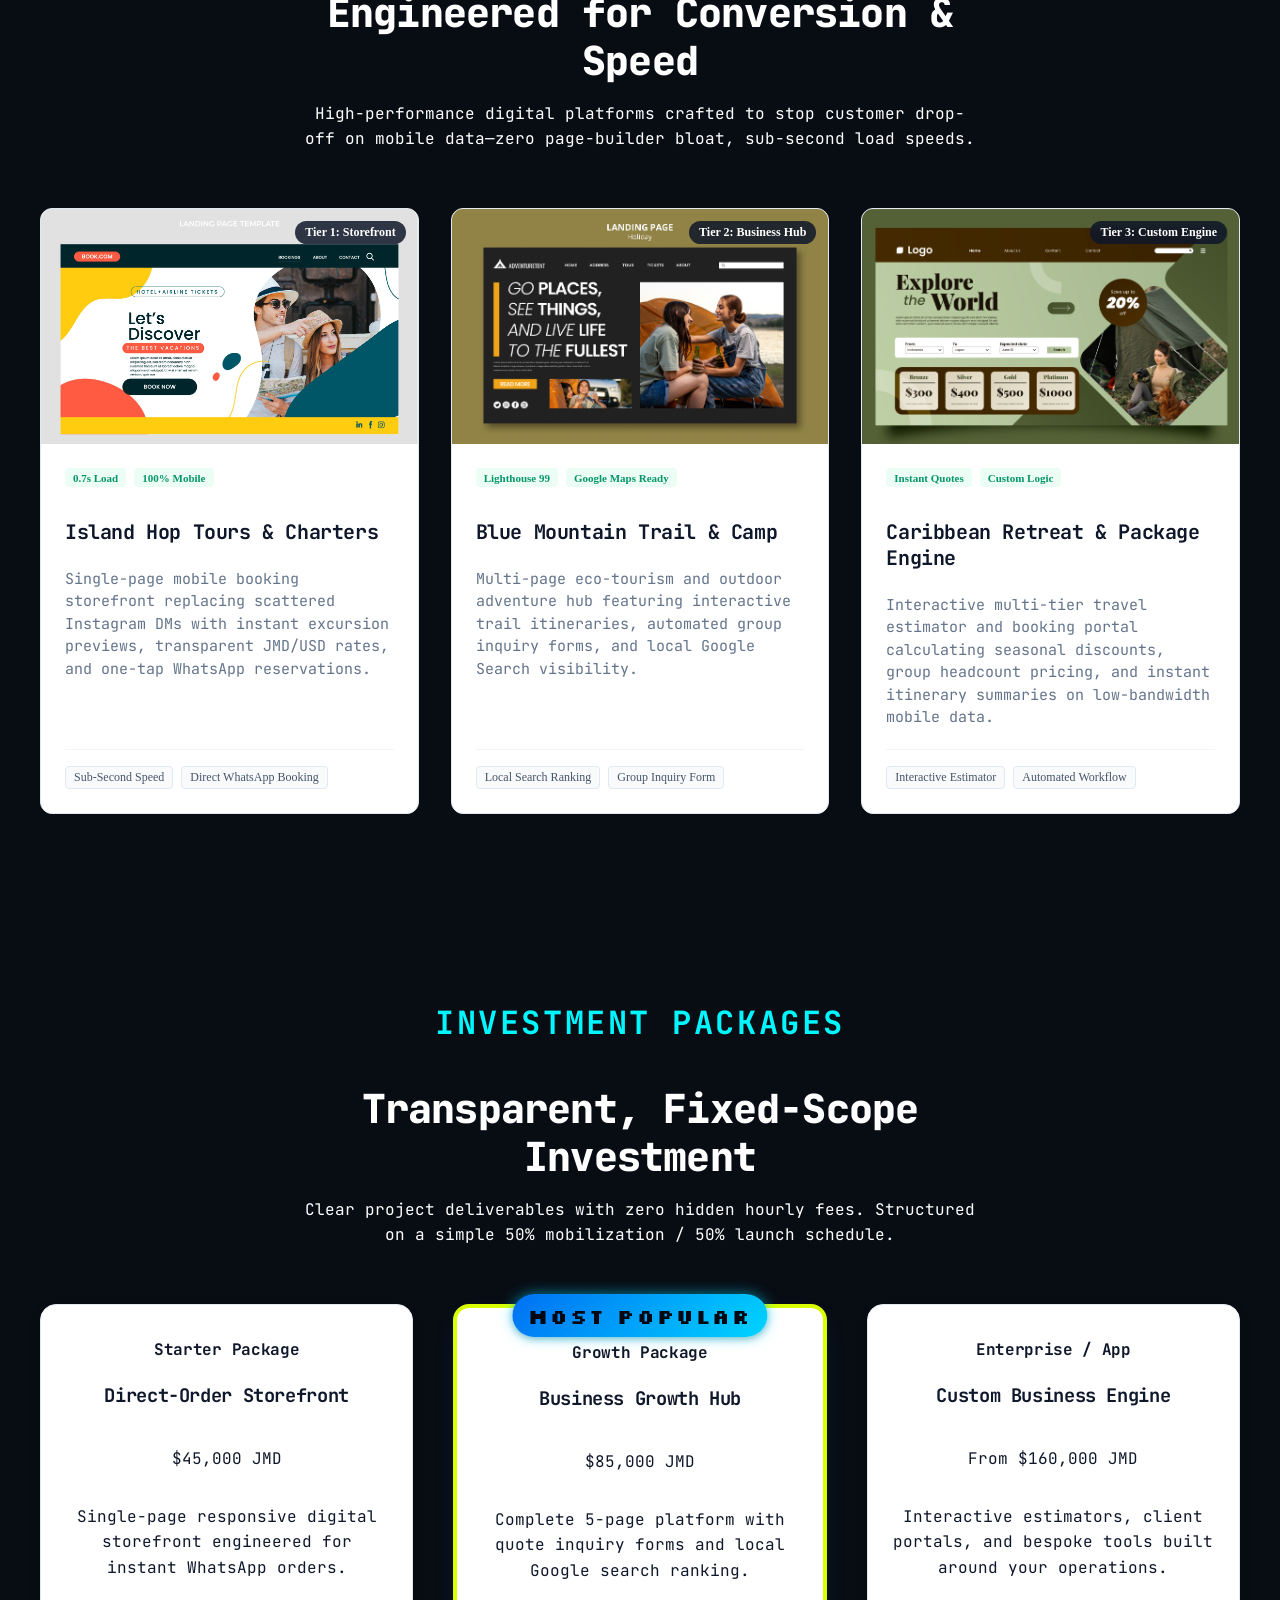
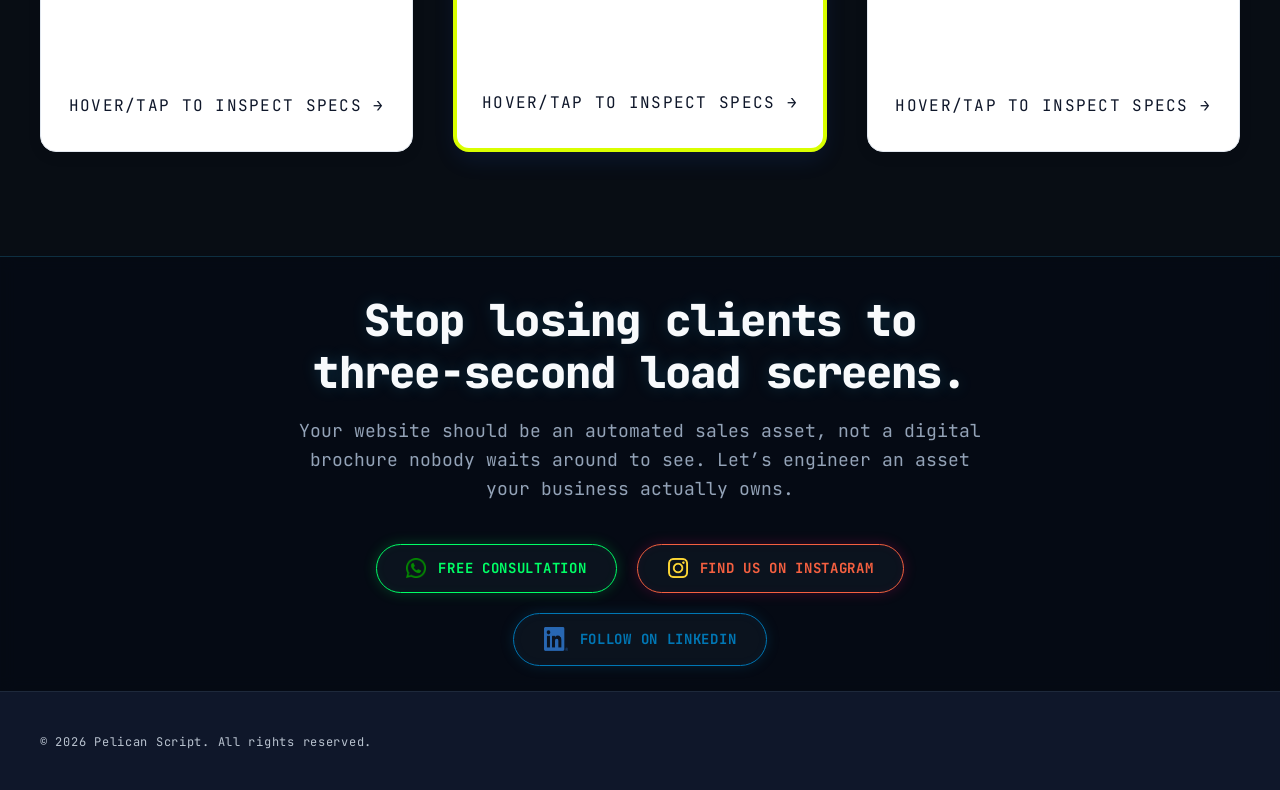
==== commit f2162ea8: "fix: Corrected home gallery cards" ====
--- a/index.html
+++ b/index.html
@@ -309,7 +309,7 @@
                     <div class="gallery-media-wrapper">
                         <img 
                             src="img/img1.jpg" 
-                            alt="Mobile storefront interface for an artisan bakery" 
+                            alt="Mobile storefront interface for Island Hop Tours & Charters" 
                             class="gallery-img"
                             loading="lazy"
                             width="600"
@@ -321,11 +321,11 @@
                             <span class="metric-pill">0.7s Load</span>
                             <span class="metric-pill">100% Mobile</span>
                         </div>
-                        <h3 class="gallery-card-title">Artisan Hearth Bakery</h3>
-                        <p class="gallery-desc">Automated WhatsApp ordering pipeline replacing lost DM sales, with instant mobile menu filtering and zero monthly platform subscription fees.</p>
+                        <h3 class="gallery-card-title">Island Hop Tours & Charters</h3>
+                        <p class="gallery-desc">Single-page mobile booking storefront replacing scattered Instagram DMs with instant excursion previews, transparent JMD/USD rates, and one-tap WhatsApp reservations.</p>
                         <div class="gallery-footer">
                             <span class="tech-tag">Sub-Second Speed</span>
-                            <span class="tech-tag">Direct WhatsApp Order</span>
+                            <span class="tech-tag">Direct WhatsApp Booking</span>
                         </div>
                     </div>
                 </article>
@@ -335,7 +335,7 @@
                     <div class="gallery-media-wrapper">
                         <img 
                             src="img/img2.jpg" 
-                            alt="Multi-page contractor and commercial building portfolio" 
+                            alt="Business hub interface for Blue Mountain Trail & Camp" 
                             class="gallery-img"
                             loading="lazy"
                             width="600"
@@ -347,11 +347,11 @@
                             <span class="metric-pill">Lighthouse 99</span>
                             <span class="metric-pill">Google Maps Ready</span>
                         </div>
-                        <h3 class="gallery-card-title">Apex Contracting &amp; Build</h3>
-                        <p class="gallery-desc">Multi-page commercial portfolio with a high-intent quote capture form and local search integration to win local contracts.</p>
+                        <h3 class="gallery-card-title">Blue Mountain Trail &amp; Camp</h3>
+                        <p class="gallery-desc">Multi-page eco-tourism and outdoor adventure hub featuring interactive trail itineraries, automated group inquiry forms, and local Google Search visibility.</p>
                         <div class="gallery-footer">
                             <span class="tech-tag">Local Search Ranking</span>
-                            <span class="tech-tag">Lead Intake Form</span>
+                            <span class="tech-tag">Group Inquiry Form</span>
                         </div>
                     </div>
                 </article>
@@ -361,7 +361,7 @@
                     <div class="gallery-media-wrapper">
                         <img 
                             src="img/img3.jpg" 
-                            alt="Interactive civic program assistance directory" 
+                            alt="Custom booking engine for Caribbean retreats and wellness programs" 
                             class="gallery-img"
                             loading="lazy"
                             width="600"
@@ -370,13 +370,13 @@
                     </div>
                     <div class="gallery-body">
                         <div class="gallery-meta">
-                            <span class="metric-pill">WCAG 2.1 AA</span>
-                            <span class="metric-pill">Instant Calculations</span>
+                            <span class="metric-pill">Instant Quotes</span>
+                            <span class="metric-pill">Custom Logic</span>
                         </div>
-                        <h3 class="gallery-card-title">Parish Civic Assistance Portal</h3>
-                        <p class="gallery-desc">Lightweight client-side eligibility calculator and document directory built for high reliability across low-bandwidth phone networks.</p>
+                        <h3 class="gallery-card-title">Caribbean Retreat & Package Engine</h3>
+                        <p class="gallery-desc">Interactive multi-tier travel estimator and booking portal calculating seasonal discounts, group headcount pricing, and instant itinerary summaries on low-bandwidth mobile data.</p>
                         <div class="gallery-footer">
-                            <span class="tech-tag">Interactive Calculator</span>
+                            <span class="tech-tag">Interactive Estimator</span>
                             <span class="tech-tag">Automated Workflow</span>
                         </div>
                     </div>
--- a/css/styles.css
+++ b/css/styles.css
@@ -332,6 +332,27 @@
   line-height: 1.6;
 }
 
+.operator-name {
+      font-family: 'JetBrains Mono', monospace;
+      font-size: 1.35rem;
+      font-weight: 700;
+      color: #ffffff;
+      margin: 0 0 0.5rem 0;
+    }
+
+    .operator-name a {
+      color: inherit;
+      text-decoration: none;
+      display: inline-flex;
+      align-items: center;
+      gap: 0.45rem;
+      transition: color 0.2s ease, text-shadow 0.2s ease;
+    }
+
+    .operator-name a:hover {
+      color: #00f3ff;
+      text-shadow: 0 0 12px rgba(0, 243, 255, 0.45);
+    }
 
 /* ==============================================
    GALLERY SHOWCASE GRID
